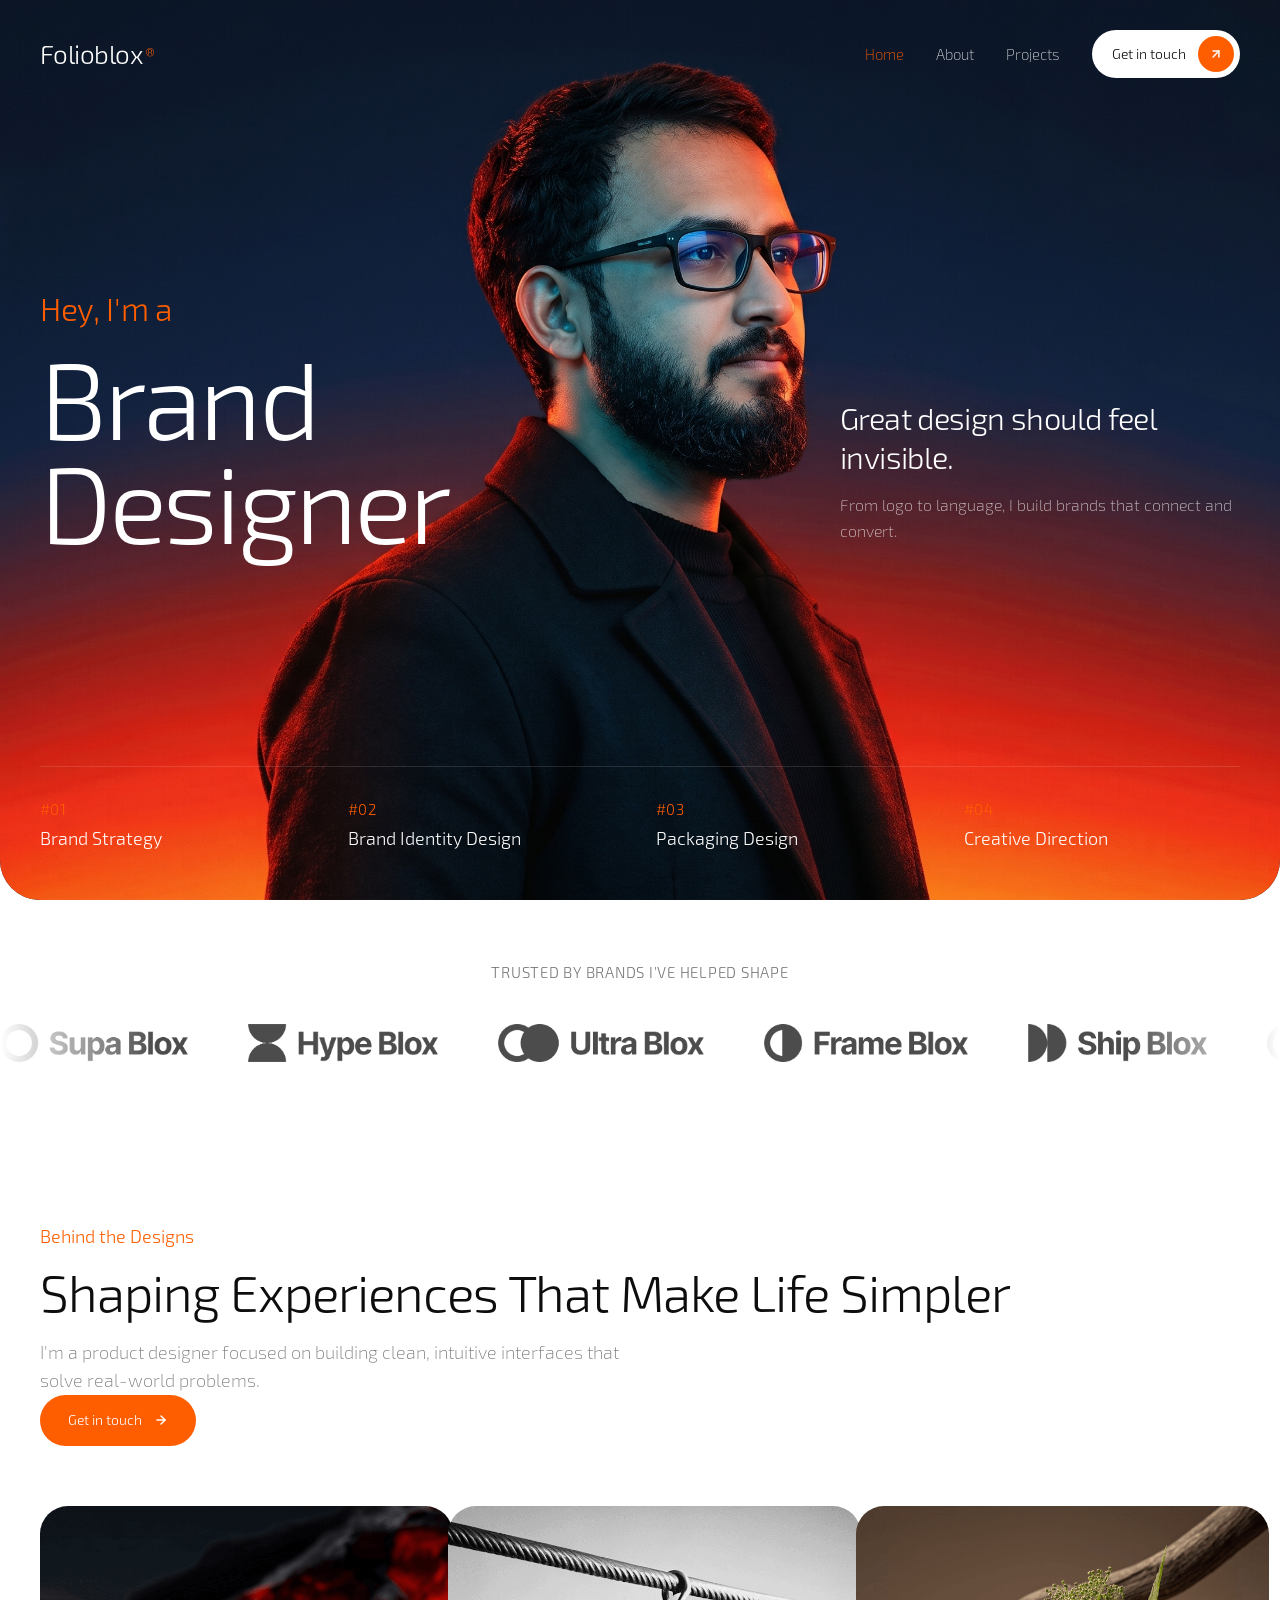
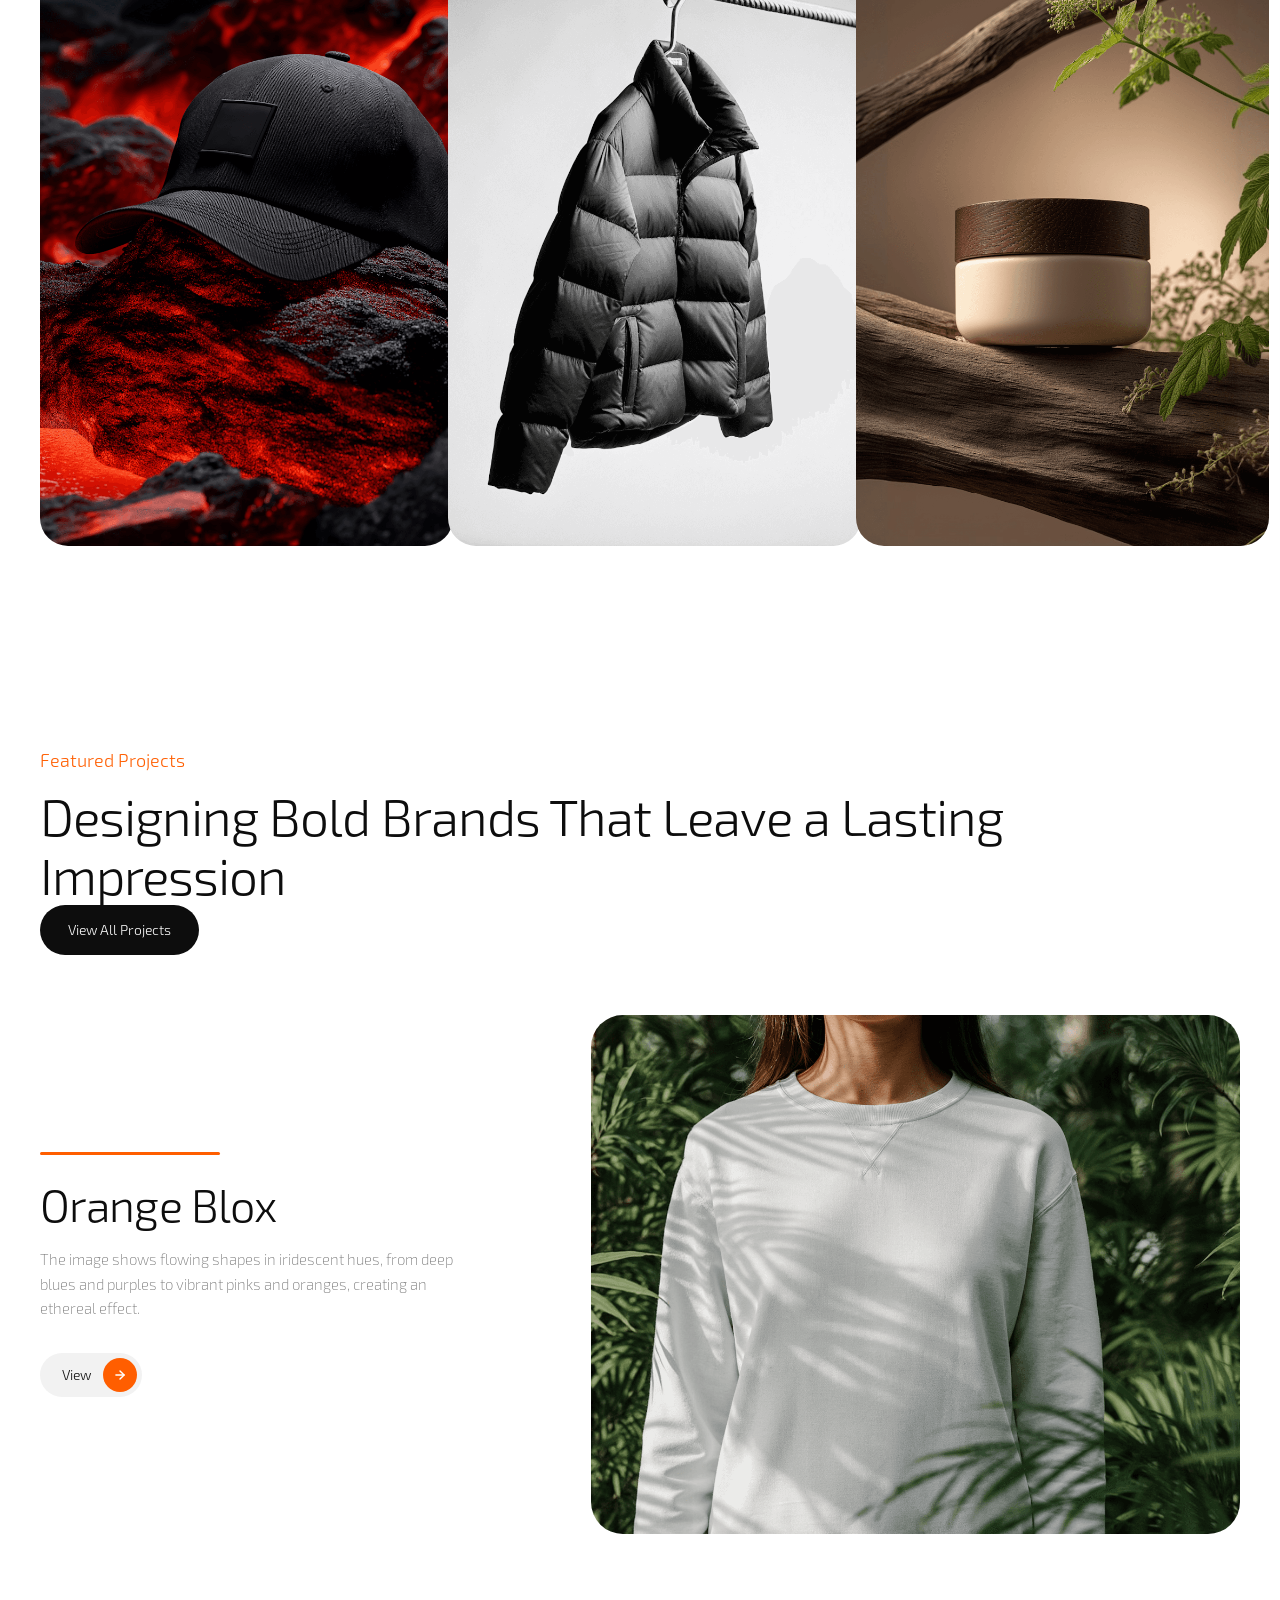
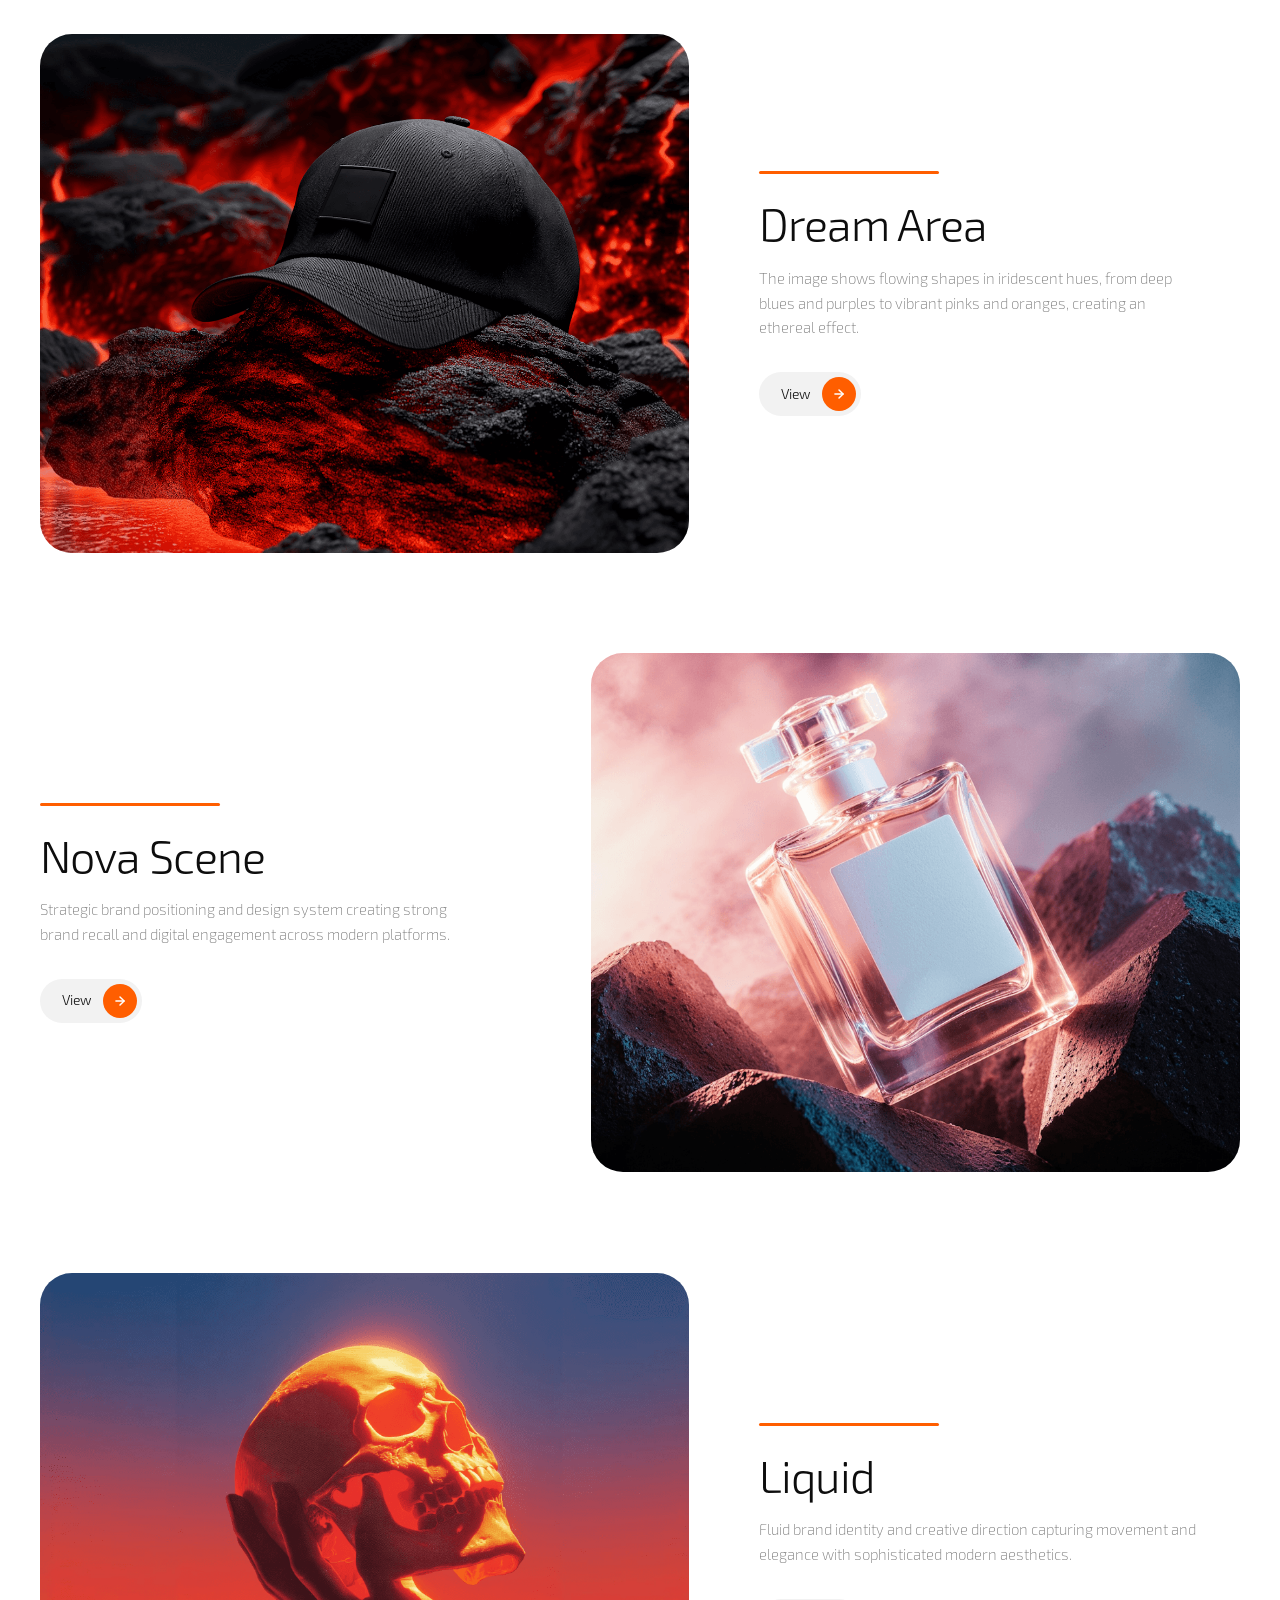
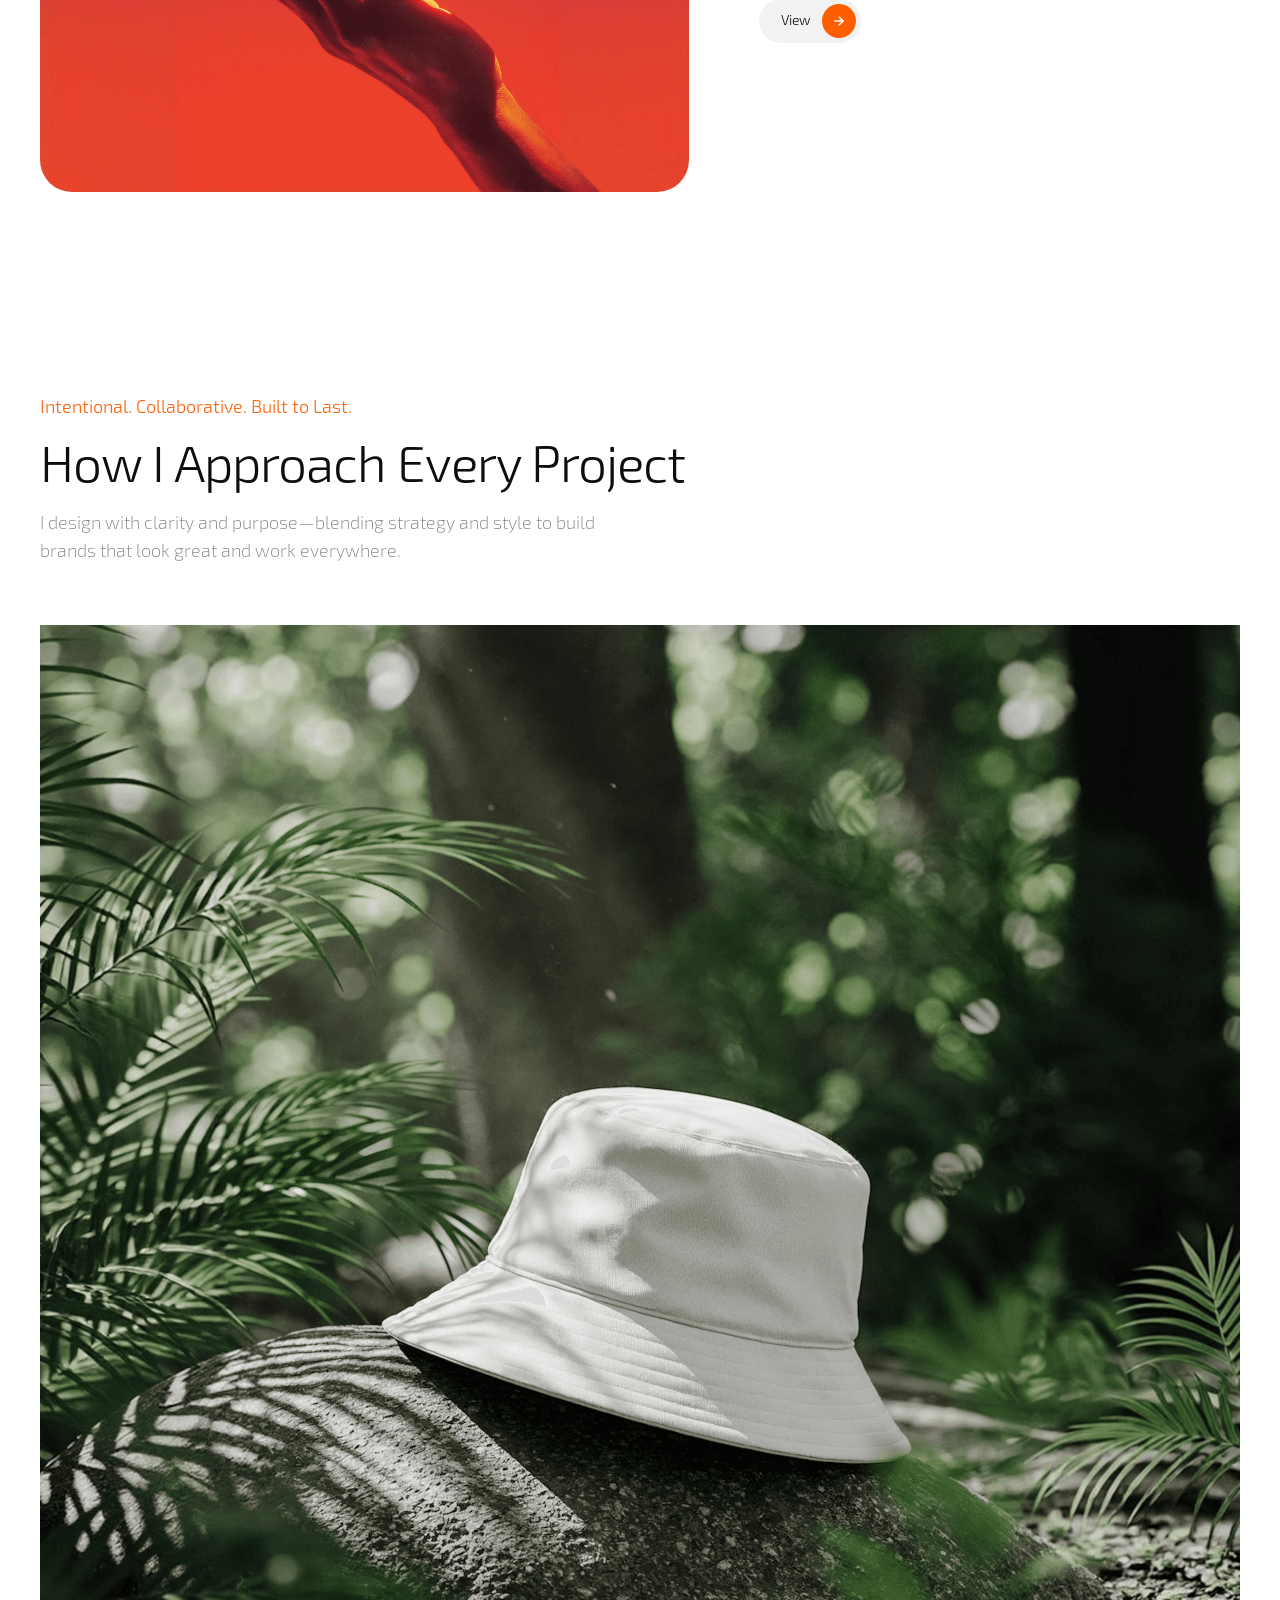
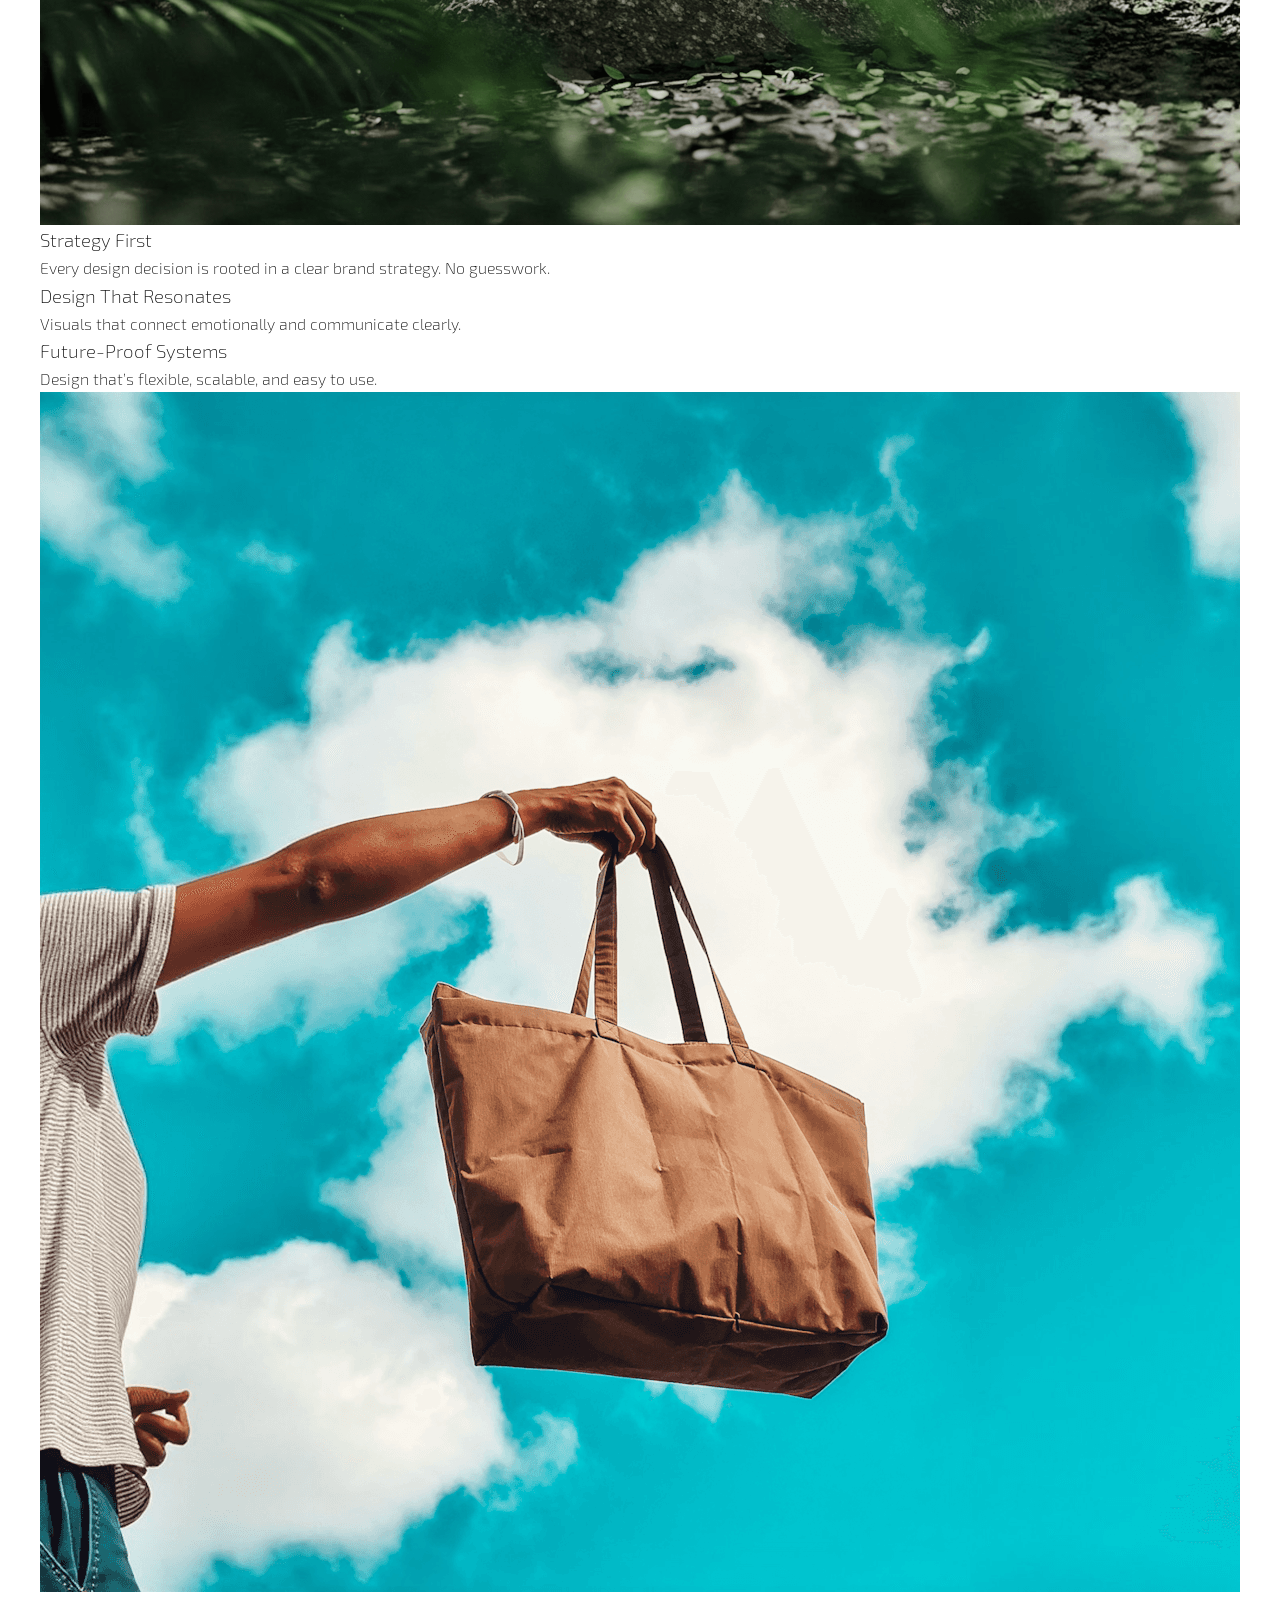
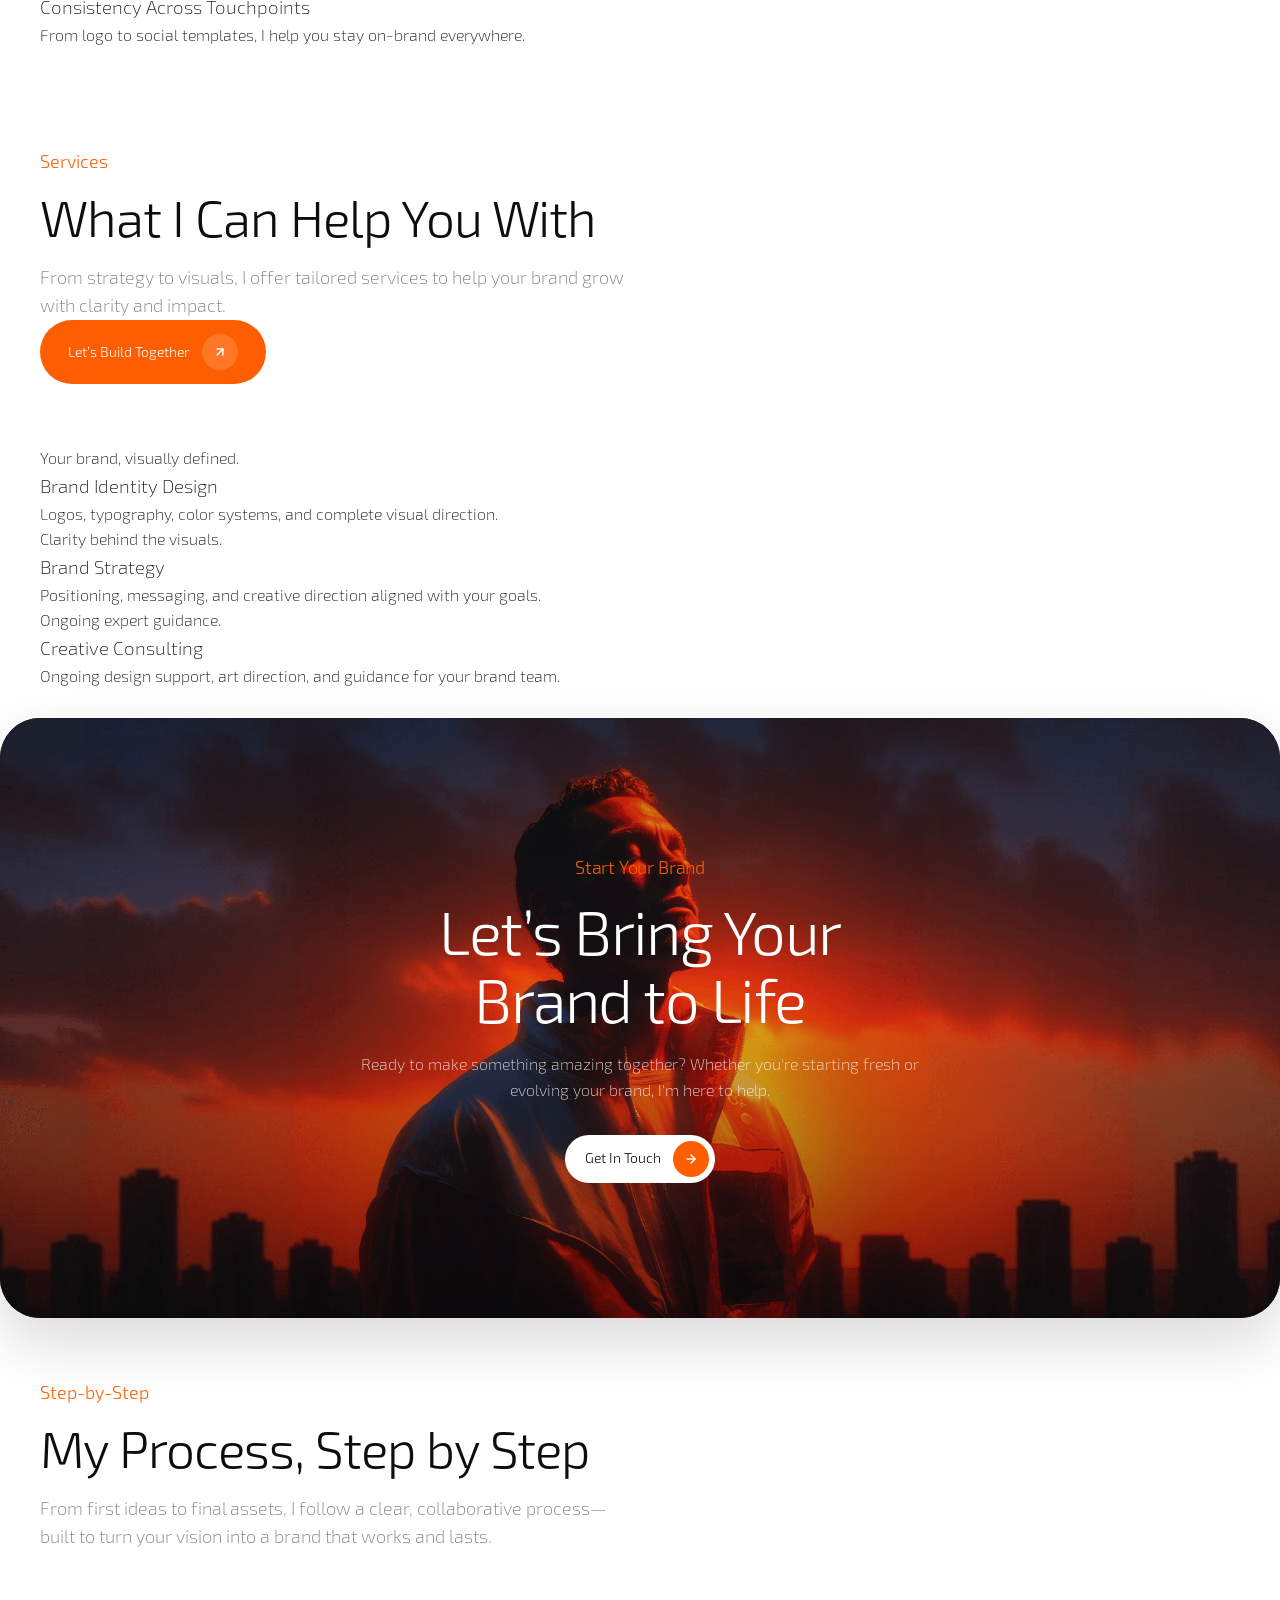
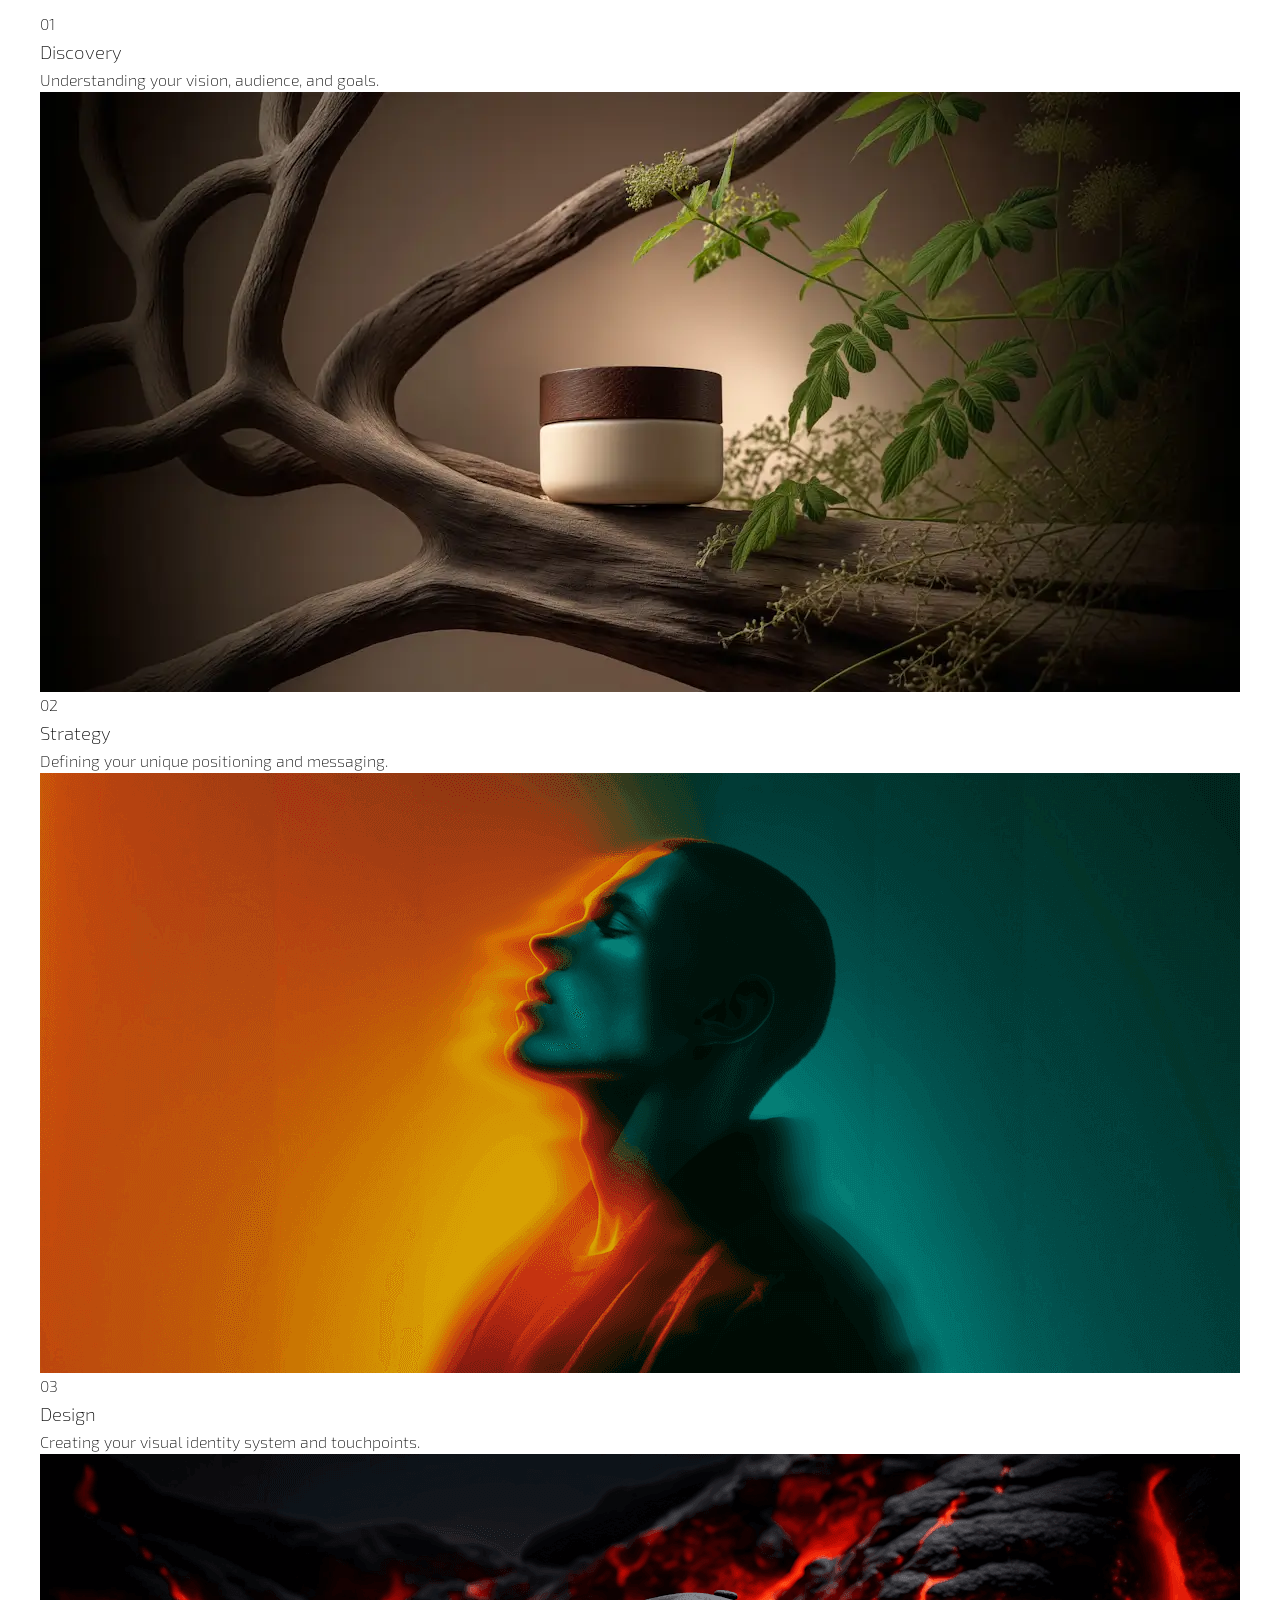
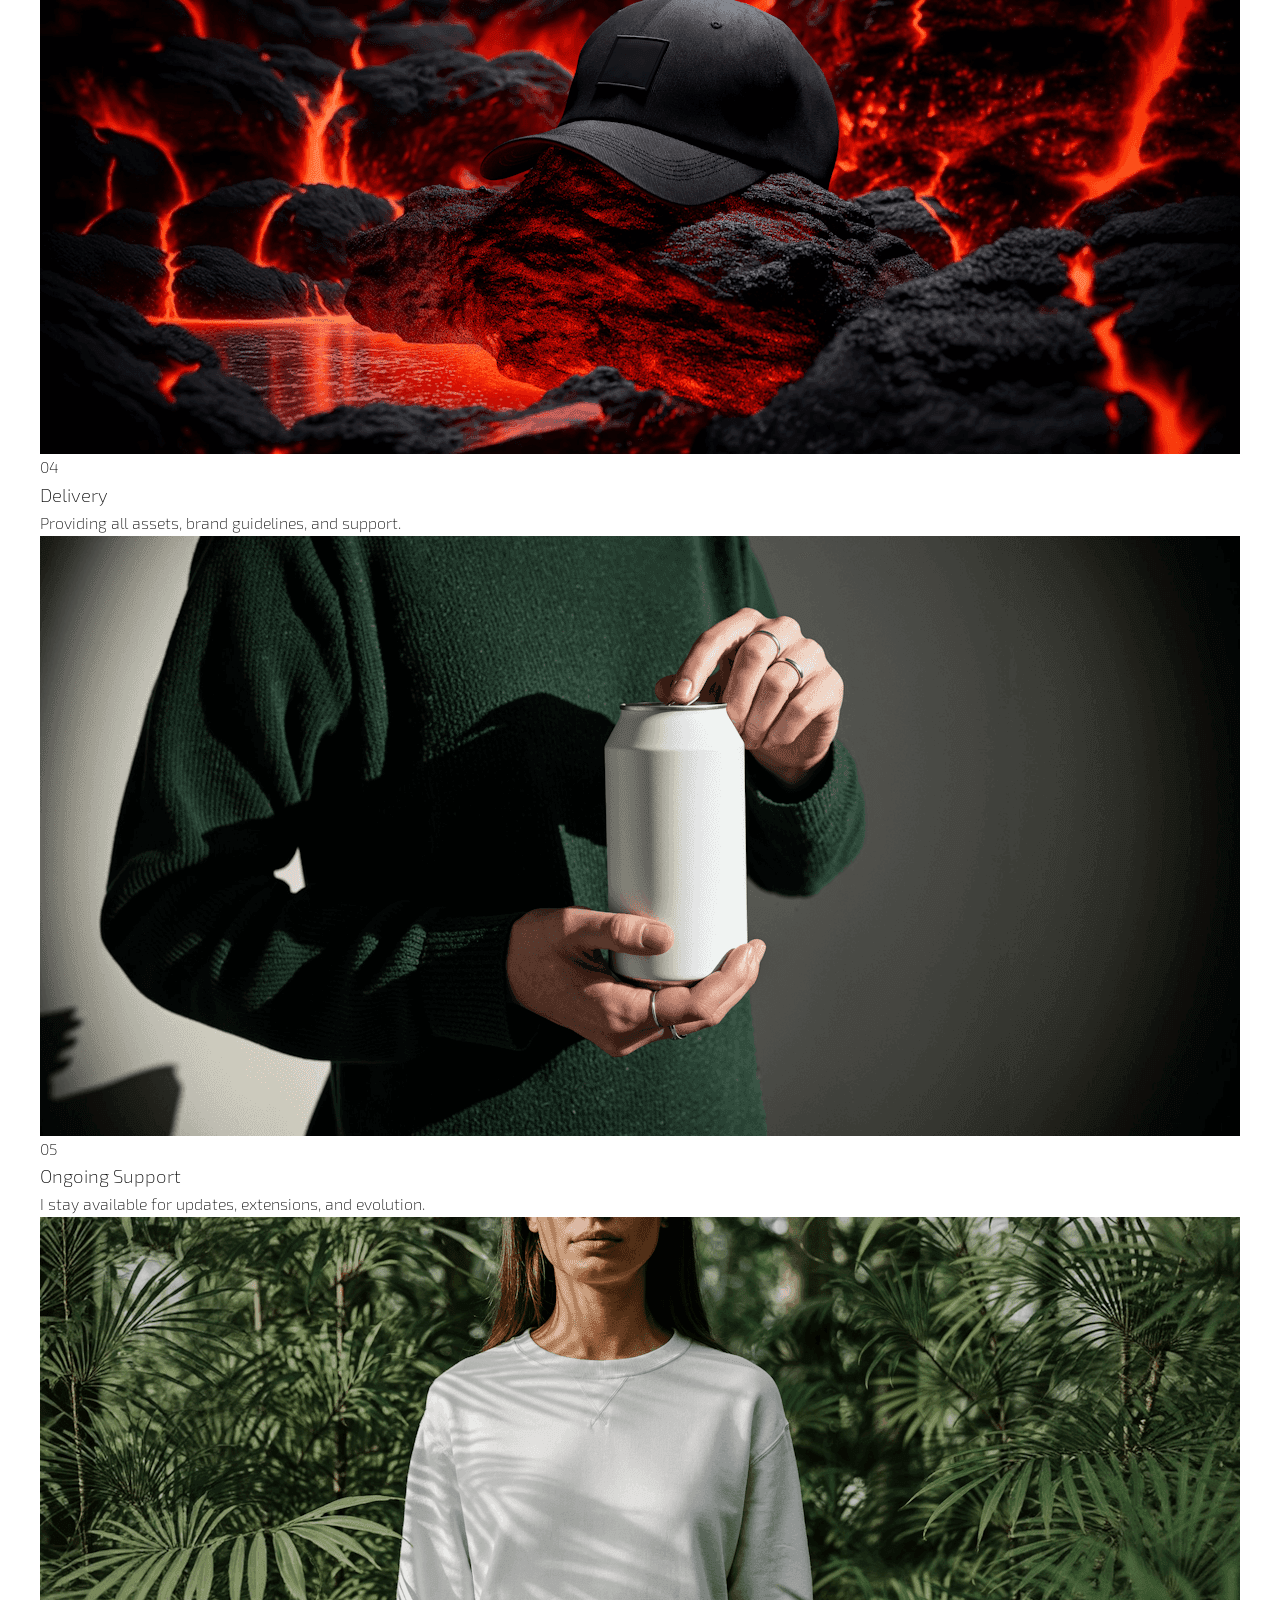
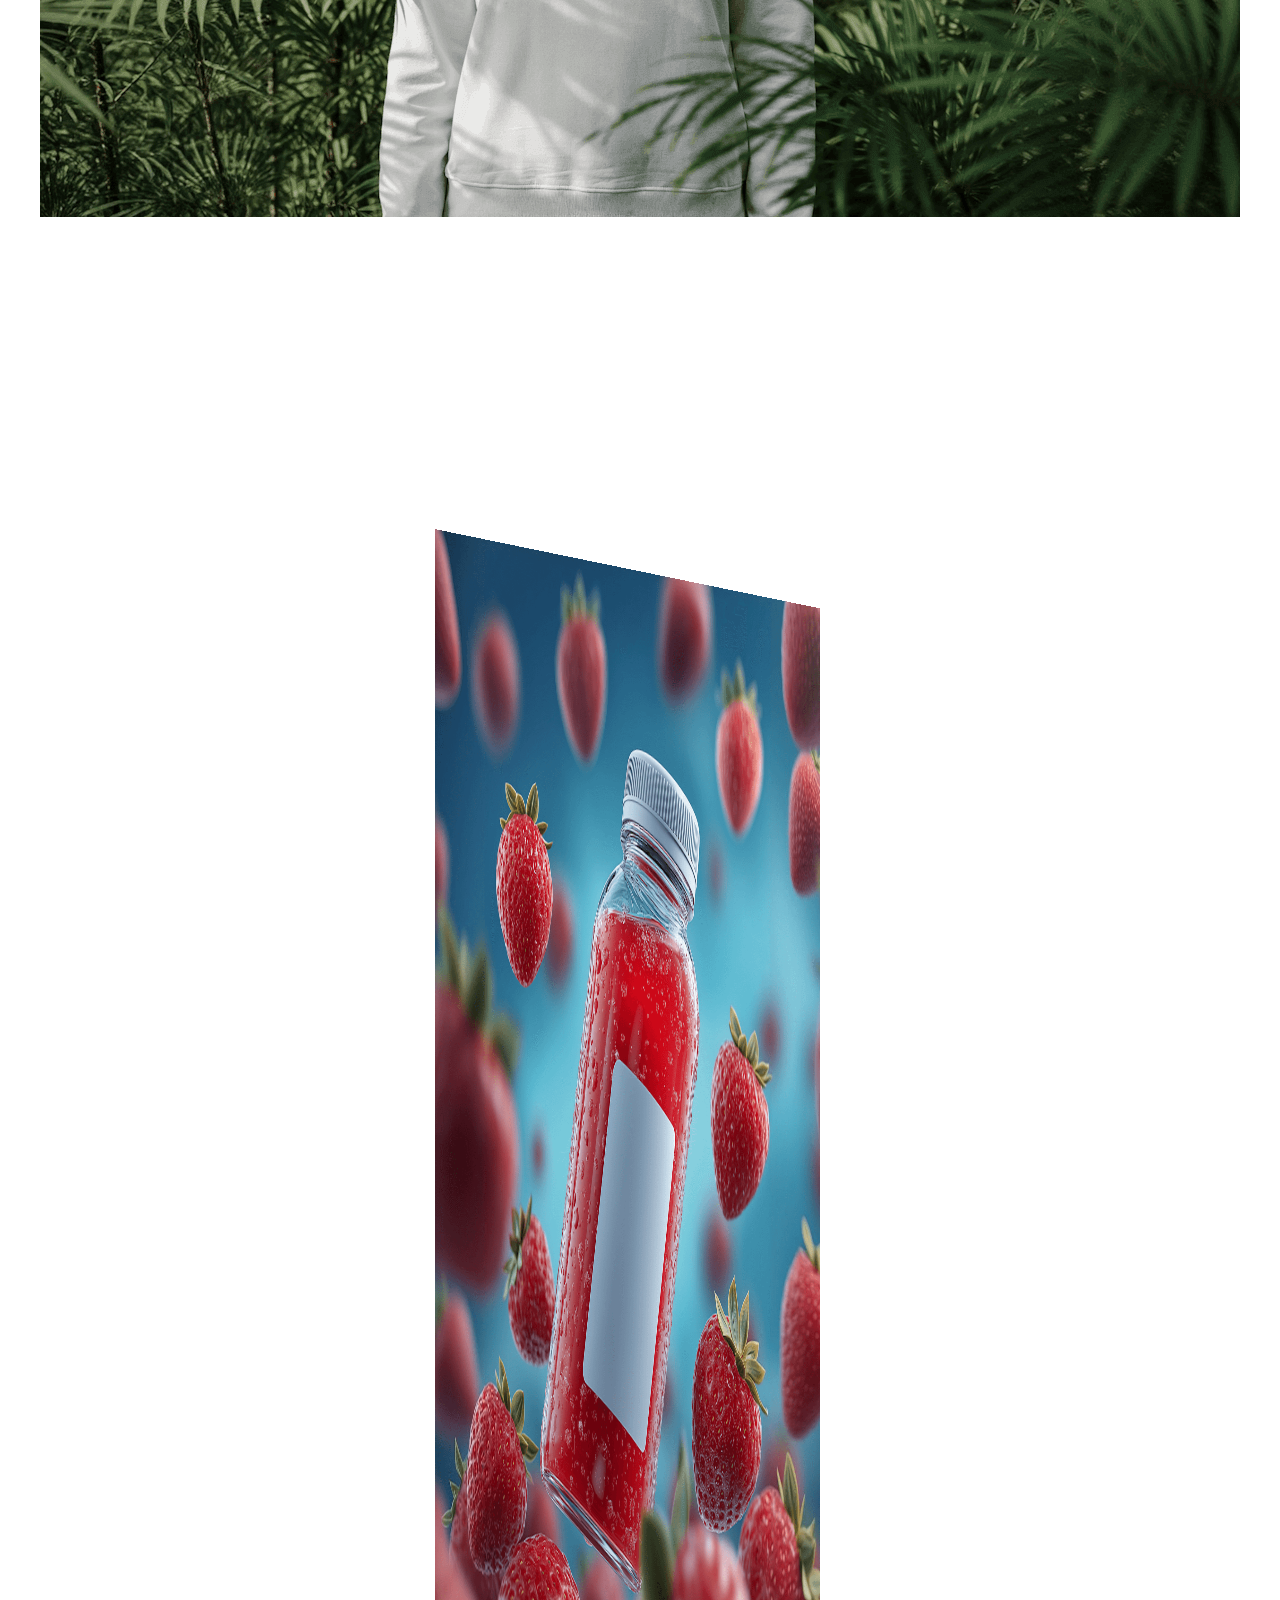
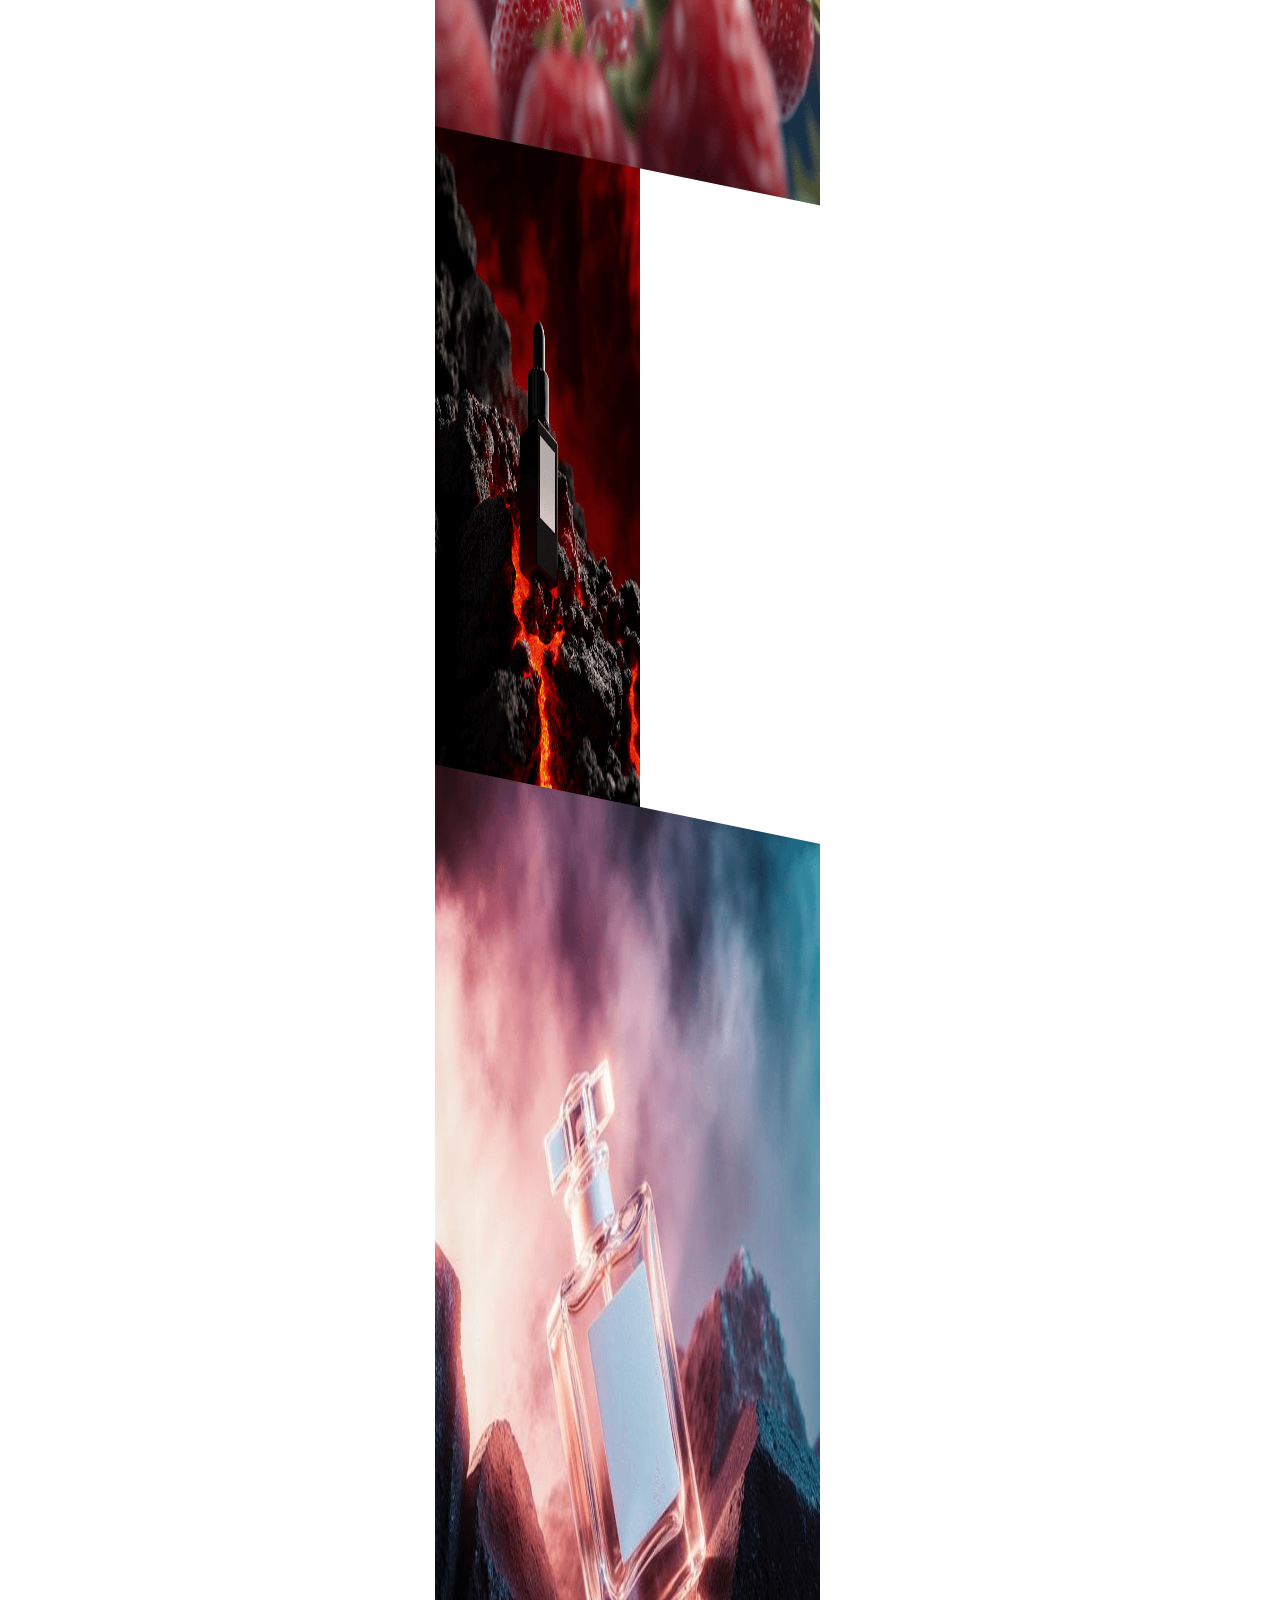
==== index.html @ 47e97b17 "feat(home): assemble complete homepage with all sections, 3D fan, and video player" ====
<!DOCTYPE html>
<html lang="en">
<head>
  <meta charset="utf-8">
  <meta name="viewport" content="width=device-width, initial-scale=1.0">
  <title>Folioblox - Portfolio Framer template</title>
  <meta name="description" content="Folioblox, a Framer template for creative portfolios, is ideal for personal portfolios, designers, freelancers, agencies, and photographers.">
  
  <link href="./public/images/icons/default-favicon-light.v1.png" rel="icon" media="(prefers-color-scheme: light)">
  <link href="./public/images/icons/default-favicon-dark.v1.png" rel="icon" media="(prefers-color-scheme: dark)">
  <link rel="apple-touch-icon" href="./public/images/icons/default-touch-icon.v3.png">
  
  <!-- Open Graph -->
  <meta property="og:type" content="website">
  <meta property="og:title" content="Folioblox - Portfolio Framer template">
  <meta property="og:description" content="Folioblox, a Framer template for creative portfolios, is ideal for personal portfolios, designers, freelancers, agencies, and photographers.">
  <meta property="og:url" content="/">
  
  <!-- Standard Clean Stylesheet -->
  <link rel="stylesheet" href="./public/css/style.css">
  <script src="./public/js/main.js" defer></script>
</head>
<body>

  <!-- ================= HEADER / NAVBAR ================= -->
  <header class="site-header">
    <div class="container">
      <div class="navbar-inner">
        <a href="index.html" class="brand-logo" aria-label="Folioblox Home">Folioblox<span>®</span></a>
        
        <nav class="nav-links" id="navMenu">
          <a href="index.html" class="nav-link active">Home</a>
          <a href="about.html" class="nav-link">About</a>
          <a href="projects.html" class="nav-link">Projects</a>
        </nav>
        
        <div class="nav-actions">
          <a href="contact.html" class="btn-nav-touch">
            <span>Get in touch</span>
            <span class="btn-icon-orange">
              <svg width="14" height="14" viewBox="0 0 24 24" fill="none" stroke="currentColor" stroke-width="2.5" stroke-linecap="round" stroke-linejoin="round">
                <line x1="7" y1="17" x2="17" y2="7"></line>
                <polyline points="7 7 17 7 17 17"></polyline>
              </svg>
            </span>
          </a>
          <button class="mobile-toggle" id="mobileToggle" aria-label="Toggle Navigation">&#9776;</button>
        </div>
      </div>
    </div>
  </header>

  <!-- ================= HERO SECTION ================= -->
  <section class="hero-canvas">
    <img class="hero-img-bg" src="./public/images/home/hero-bg.png" alt="Dominic Wagner - Brand Designer" loading="eager">
    <div class="hero-overlay"></div>
    
    <div class="container hero-content">
      <div class="hero-header-row reveal">
        <div class="hero-headline-wrap">
          <p class="hero-eyebrow">Hey, I'm a</p>
          <h1 class="hero-headline">Brand<br>Designer</h1>
        </div>
        <div class="hero-subtext-wrap">
          <h2 class="hero-subtext-heading">Great design should feel invisible.</h2>
          <p class="hero-subtext-desc">From logo to language, I build brands that connect and convert.</p>
        </div>
      </div>

      <div class="hero-features-grid reveal reveal-delay-2">
        <div class="feature-pill-item">
          <span class="feature-pill-number">#01</span>
          <span class="feature-pill-title">Brand Strategy</span>
        </div>
        <div class="feature-pill-item">
          <span class="feature-pill-number">#02</span>
          <span class="feature-pill-title">Brand Identity Design</span>
        </div>
        <div class="feature-pill-item">
          <span class="feature-pill-number">#03</span>
          <span class="feature-pill-title">Packaging Design</span>
        </div>
        <div class="feature-pill-item">
          <span class="feature-pill-number">#04</span>
          <span class="feature-pill-title">Creative Direction</span>
        </div>
      </div>
    </div>
  </section>

  <!-- ================= CLIENT LOGOS STRIP (INFINITE MARQUEE) ================= -->
  <section class="logos-section">
    <div class="container">
      <h2 class="logos-heading">Trusted by Brands I’ve Helped Shape</h2>
    </div>
    <div class="marquee-container">
      <div class="marquee-track">
        <!-- Set 1 -->
        <div class="logo-item"><img src="./public/images/hero/feature-badge-2.png" alt="Client Logo 1" width="160" height="32" loading="lazy"></div>
        <div class="logo-item"><img src="./public/images/hero/feature-badge-14.png" alt="Client Logo 2" width="160" height="32" loading="lazy"></div>
        <div class="logo-item"><img src="./public/images/hero/feature-badge-15.png" alt="Client Logo 3" width="160" height="32" loading="lazy"></div>
        <div class="logo-item"><img src="./public/images/hero/feature-badge-1.png" alt="Client Logo 4" width="160" height="32" loading="lazy"></div>
        <div class="logo-item"><img src="./public/images/hero/feature-badge-6.png" alt="Client Logo 5" width="160" height="32" loading="lazy"></div>
      
        
        <!-- Set 2 (for seamless infinite loop) -->
        <div class="logo-item"><img src="./public/images/hero/feature-badge-2.png" alt="Client Logo 1" width="160" height="32" loading="lazy"></div>
        <div class="logo-item"><img src="./public/images/hero/feature-badge-14.png" alt="Client Logo 2" width="160" height="32" loading="lazy"></div>
        <div class="logo-item"><img src="./public/images/hero/feature-badge-15.png" alt="Client Logo 3" width="160" height="32" loading="lazy"></div>
        <div class="logo-item"><img src="./public/images/hero/feature-badge-1.png" alt="Client Logo 4" width="160" height="32" loading="lazy"></div>
        <div class="logo-item"><img src="./public/images/hero/feature-badge-6.png" alt="Client Logo 5" width="160" height="32" loading="lazy"></div>
       
      
       
      </div>
    </div>
  </section>

  <!-- ================= BEHIND THE DESIGNS / BENTO SHOWCASE ================= -->
  <section class="bento-section">
    <div class="container">
      <div class="section-head section-head-flex reveal">
        <div>
          <span class="section-subtitle">Behind the Designs</span>
          <h2 class="section-title">Shaping Experiences That Make Life Simpler</h2>
          <p class="section-desc">I'm a product designer focused on building clean, intuitive interfaces that solve real-world problems.</p>
        </div>
        <a href="contact.html" class="btn btn-primary">Get in touch   <svg width="14" height="14" viewBox="0 0 24 24" fill="none" stroke="currentColor" stroke-width="2.5" stroke-linecap="round" stroke-linejoin="round">
                  <line x1="5" y1="12" x2="19" y2="12"></line>
                  <polyline points="12 5 19 12 12 19"></polyline>
                </svg></a>
      </div>

      <div class="behind-designs-grid">
        <div class="behind-designs-card reveal">
          <img src="./public/images/home/behind-designs-1.png" alt="Behind the Designs - Cap" loading="lazy">
        </div>
        <div class="behind-designs-card reveal reveal-delay-1">
          <img src="./public/images/home/behind-designs-2.png" alt="Behind the Designs - Jacket" loading="lazy">
        </div>
        <div class="behind-designs-card reveal reveal-delay-2">
          <img src="./public/images/home/behind-designs-3.png" alt="Behind the Designs - Jar" loading="lazy">
        </div>
      </div>
    </div>
  </section>

  <!-- ================= FEATURED PROJECTS ================= -->
  <section class="projects-section">
    <div class="container">
      <div class="section-head section-head-flex reveal">
        <div>
          <span class="section-subtitle">Featured Projects</span>
          <h2 class="section-title">Designing Bold Brands That Leave a Lasting Impression</h2>
        </div>
        <a href="projects.html" class="btn btn-dark">View All Projects</a>
      </div>

      <div class="featured-projects-list">
        <!-- Project 1: Orange Blox (Text Left, Image Right) -->
        <div class="featured-project-row reveal">
          <div class="featured-project-info">
            <div class="featured-project-line"></div>
            <h3 class="featured-project-title">Orange Blox</h3>
            <p class="featured-project-desc">The image shows flowing shapes in iridescent hues, from deep blues and purples to vibrant pinks and oranges, creating an ethereal effect.</p>
            <a href="projects/orange-blox.html" class="btn-project-view">
              <span>View</span>
              <span class="btn-project-circle">
                <svg width="14" height="14" viewBox="0 0 24 24" fill="none" stroke="currentColor" stroke-width="2.5" stroke-linecap="round" stroke-linejoin="round">
                  <line x1="5" y1="12" x2="19" y2="12"></line>
                  <polyline points="12 5 19 12 12 19"></polyline>
                </svg>
              </span>
            </a>
          </div>
          <a href="projects/orange-blox.html" class="featured-project-thumb" aria-label="View Orange Blox Project">
            <img src="./public/images/projects/orange-blox/orange-blox-cover.png" alt="Orange Blox" loading="lazy">
          </a>
        </div>

        <!-- Project 2: Dream Area (Image Left, Text Right) -->
        <div class="featured-project-row reverse reveal">
          <a href="projects/dream-area.html" class="featured-project-thumb" aria-label="View Dream Area Project">
            <img src="./public/images/projects/dream-area/dream-area-cover.png" alt="Dream Area" loading="lazy">
          </a>
          <div class="featured-project-info">
            <div class="featured-project-line"></div>
            <h3 class="featured-project-title">Dream Area</h3>
            <p class="featured-project-desc">The image shows flowing shapes in iridescent hues, from deep blues and purples to vibrant pinks and oranges, creating an ethereal effect.</p>
            <a href="projects/dream-area.html" class="btn-project-view">
              <span>View</span>
              <span class="btn-project-circle">
                <svg width="14" height="14" viewBox="0 0 24 24" fill="none" stroke="currentColor" stroke-width="2.5" stroke-linecap="round" stroke-linejoin="round">
                  <line x1="5" y1="12" x2="19" y2="12"></line>
                  <polyline points="12 5 19 12 12 19"></polyline>
                </svg>
              </span>
            </a>
          </div>
        </div>

        <!-- Project 3: Nova Scene (Text Left, Image Right) -->
        <div class="featured-project-row reveal">
          <div class="featured-project-info">
            <div class="featured-project-line"></div>
            <h3 class="featured-project-title">Nova Scene</h3>
            <p class="featured-project-desc">Strategic brand positioning and design system creating strong brand recall and digital engagement across modern platforms.</p>
            <a href="projects/nova-scene.html" class="btn-project-view">
              <span>View</span>
              <span class="btn-project-circle">
                <svg width="14" height="14" viewBox="0 0 24 24" fill="none" stroke="currentColor" stroke-width="2.5" stroke-linecap="round" stroke-linejoin="round">
                  <line x1="5" y1="12" x2="19" y2="12"></line>
                  <polyline points="12 5 19 12 12 19"></polyline>
                </svg>
              </span>
            </a>
          </div>
          <a href="projects/nova-scene.html" class="featured-project-thumb" aria-label="View Nova Scene Project">
            <img src="./public/images/projects/nova-scene/nova-scene-cover.png" alt="Nova Scene" loading="lazy">
          </a>
        </div>

        <!-- Project 4: Liquid (Image Left, Text Right) -->
        <div class="featured-project-row reverse reveal">
          <a href="projects/liquid.html" class="featured-project-thumb" aria-label="View Liquid Project">
            <img src="./public/images/projects/liquid/liquid-cover.png" alt="Liquid" loading="lazy">
          </a>
          <div class="featured-project-info">
            <div class="featured-project-line"></div>
            <h3 class="featured-project-title">Liquid</h3>
            <p class="featured-project-desc">Fluid brand identity and creative direction capturing movement and elegance with sophisticated modern aesthetics.</p>
            <a href="projects/liquid.html" class="btn-project-view">
              <span>View</span>
              <span class="btn-project-circle">
                <svg width="14" height="14" viewBox="0 0 24 24" fill="none" stroke="currentColor" stroke-width="2.5" stroke-linecap="round" stroke-linejoin="round">
                  <line x1="5" y1="12" x2="19" y2="12"></line>
                  <polyline points="12 5 19 12 12 19"></polyline>
                </svg>
              </span>
            </a>
          </div>
        </div>
      </div>
    </div>
  </section>

  <!-- ================= HOW I APPROACH EVERY PROJECT ================= -->
  <section class="section-padding">
    <div class="container">
      <div class="section-head reveal">
        <span class="section-subtitle">Intentional. Collaborative. Built to Last.</span>
        <h2 class="section-title">How I Approach Every Project</h2>
        <p class="section-desc">I design with clarity and purpose—blending strategy and style to build brands that look great and work everywhere.</p>
      </div>

      <div class="approach-grid">
        <!-- Card 1: Strategy First (Wide with Hat in Forest Image) -->
        <div class="approach-card card-wide has-bg reveal">
          <img class="approach-bg-img" src="./public/images/home/approach-strategy-first.png" alt="Strategy First - White Hat" loading="lazy">
          <div class="approach-overlay"></div>
          <div class="approach-content">
            <div class="approach-accent-line"></div>
            <h3 class="approach-title">Strategy First</h3>
            <p class="approach-desc">Every design decision is rooted in a clear brand strategy. No guesswork.</p>
          </div>
        </div>

        <!-- Card 2: Design That Resonates (Narrow Solid Orange) -->
        <div class="approach-card card-narrow is-orange reveal reveal-delay-1">
          <div class="approach-content">
            <div class="approach-accent-line light"></div>
            <h3 class="approach-title">Design That Resonates</h3>
            <p class="approach-desc">Visuals that connect emotionally and communicate clearly.</p>
          </div>
        </div>

        <!-- Card 3: Future-Proof Systems (Narrow Light Gray) -->
        <div class="approach-card card-narrow is-gray reveal">
          <div class="approach-content">
            <div class="approach-accent-line"></div>
            <h3 class="approach-title text-dark">Future-Proof Systems</h3>
            <p class="approach-desc text-muted">Design that’s flexible, scalable, and easy to use.</p>
          </div>
        </div>

        <!-- Card 4: Consistency Across Touchpoints (Wide with Tote Bag in Sky Image) -->
        <div class="approach-card card-wide has-bg reveal reveal-delay-1">
          <img class="approach-bg-img" src="./public/images/home/approach-consistency.png" alt="Consistency Across Touchpoints - Tote Bag" loading="lazy">
          <div class="approach-overlay"></div>
          <div class="approach-content">
            <div class="approach-accent-line"></div>
            <h3 class="approach-title">Consistency Across Touchpoints</h3>
            <p class="approach-desc">From logo to social templates, I help you stay on-brand everywhere.</p>
          </div>
        </div>
      </div>
    </div>
  </section>

  <!-- ================= SERVICES SECTION ================= -->
  <section class="services-section">
    <div class="container">
      <div class="section-head section-head-flex reveal">
        <div>
          <span class="section-subtitle">Services</span>
          <h2 class="section-title">What I Can Help You With</h2>
          <p class="section-desc">From strategy to visuals, I offer tailored services to help your brand grow with clarity and impact.</p>
        </div>
        <a href="contact.html" class="btn btn-primary">
          <span>Let’s Build Together</span>
          <span class="btn-icon-circle">
            <svg width="14" height="14" viewBox="0 0 24 24" fill="none" stroke="currentColor" stroke-width="2.5" stroke-linecap="round" stroke-linejoin="round">
              <line x1="7" y1="17" x2="17" y2="7"></line>
              <polyline points="7 7 17 7 17 17"></polyline>
            </svg>
          </span>
        </a>
      </div>

      <div class="services-grid">
        <!-- Service 1 -->
        <div class="service-card reveal">
          <div class="service-accent-line"></div>
          <div class="service-bottom-content">
            <p class="service-subtitle">Your brand, visually defined.</p>
            <h3 class="service-title">Brand Identity Design</h3>
            <p class="service-desc">Logos, typography, color systems, and complete visual direction.</p>
          </div>
        </div>

        <!-- Service 2 -->
        <div class="service-card reveal reveal-delay-1">
          <div class="service-accent-line"></div>
          <div class="service-bottom-content">
            <p class="service-subtitle">Clarity behind the visuals.</p>
            <h3 class="service-title">Brand Strategy</h3>
            <p class="service-desc">Positioning, messaging, and creative direction aligned with your goals.</p>
          </div>
        </div>

        <!-- Service 3 -->
        <div class="service-card reveal reveal-delay-2">
          <div class="service-accent-line"></div>
          <div class="service-bottom-content">
            <p class="service-subtitle">Ongoing expert guidance.</p>
            <h3 class="service-title">Creative Consulting</h3>
            <p class="service-desc">Ongoing design support, art direction, and guidance for your brand team.</p>
          </div>
        </div>
      </div>
    </div>
  </section>

  <!-- ================= CTA BANNER (SUNSET) ================= -->
  <section class="container cta-sunset-section">
    <div class="cta-sunset-banner reveal">
      <img src="./public/images/home/cta-banner-sunset.png" alt="Let's Bring Your Brand to Life" class="cta-sunset-bg" loading="lazy">
      <div class="cta-sunset-overlay"></div>
      <div class="cta-sunset-content">
        <span class="cta-sunset-subtitle">Start Your Brand</span>
        <h2 class="cta-sunset-title">Let’s Bring Your<br>Brand to Life</h2>
        <p class="cta-sunset-desc">Ready to make something amazing together? Whether you're starting fresh or evolving your brand, I'm here to help.</p>
        <a href="contact.html" class="btn-nav-touch">
          <span>Get In Touch</span>
          <span class="btn-icon-orange">
            <svg width="14" height="14" viewBox="0 0 24 24" fill="none" stroke="currentColor" stroke-width="2.5" stroke-linecap="round" stroke-linejoin="round">
              <line x1="5" y1="12" x2="19" y2="12"></line>
              <polyline points="12 5 19 12 12 19"></polyline>
            </svg>
          </span>
        </a>
      </div>
    </div>
  </section>

  <!-- ================= STEP-BY-STEP PROCESS ================= -->
  <section class="process-section-wrap">
    <div class="container">
      <div class="section-head reveal">
        <span class="section-subtitle">Step-by-Step</span>
        <h2 class="section-title">My Process, Step by Step</h2>
        <p class="section-desc">From first ideas to final assets, I follow a clear, collaborative process—built to turn your vision into a brand that works and lasts.</p>
      </div>

      <div class="process-list-container reveal">
        <!-- Step 01 -->
        <div class="process-row active" data-step="1">
          <div class="process-left">
            <span class="process-bar"></span>
            <span class="process-num">01</span>
            <h3 class="process-title">Discovery</h3>
          </div>
          <p class="process-desc">Understanding your vision, audience, and goals.</p>
          <div class="process-media">
            <img src="./public/images/hero/feature-badge-8.webp" alt="Discovery Process" loading="lazy">
          </div>
        </div>

        <!-- Step 02 -->
        <div class="process-row" data-step="2">
          <div class="process-left">
            <span class="process-bar"></span>
            <span class="process-num">02</span>
            <h3 class="process-title">Strategy</h3>
          </div>
          <p class="process-desc">Defining your unique positioning and messaging.</p>
          <div class="process-media">
            <img src="./public/images/hero/feature-badge-11.png" alt="Strategy Process" loading="lazy">
          </div>
        </div>

        <!-- Step 03 -->
        <div class="process-row" data-step="3">
          <div class="process-left">
            <span class="process-bar"></span>
            <span class="process-num">03</span>
            <h3 class="process-title">Design</h3>
          </div>
          <p class="process-desc">Creating your visual identity system and touchpoints.</p>
          <div class="process-media">
            <img src="./public/images/hero/feature-badge-5.png" alt="Design Process" loading="lazy">
          </div>
        </div>

        <!-- Step 04 -->
        <div class="process-row" data-step="4">
          <div class="process-left">
            <span class="process-bar"></span>
            <span class="process-num">04</span>
            <h3 class="process-title">Delivery</h3>
          </div>
          <p class="process-desc">Providing all assets, brand guidelines, and support.</p>
          <div class="process-media">
            <img src="./public/images/hero/feature-badge-20.png" alt="Delivery Process" loading="lazy">
          </div>
        </div>

        <!-- Step 05 -->
        <div class="process-row" data-step="5">
          <div class="process-left">
            <span class="process-bar"></span>
            <span class="process-num">05</span>
            <h3 class="process-title">Ongoing Support</h3>
          </div>
          <p class="process-desc">I stay available for updates, extensions, and evolution.</p>
          <div class="process-media">
            <img src="./public/images/hero/feature-badge-21.png" alt="Ongoing Support Process" loading="lazy">
          </div>
        </div>
      </div>
    </div>
  </section>

  <!-- ================= 3D CURVED CAROUSEL SHOWCASE (SCREENSHOT MATCH) ================= -->
  <section class="showcase-3d-section">
    <div class="container">
      <div class="section-head section-head-centered reveal">
        <span class="section-subtitle">Behind the Designs</span>
        <h2 class="section-title">Curious What Else I’ve<br>Created?</h2>
        <p class="section-desc mx-auto">Explore more brand identities, packaging, and digital design work in my extended portfolio.</p>
        <div class="showcase-btn-wrap">
          <a href="projects.html" class="btn-nav-touch">
            <span>See more Projects</span>
            <span class="btn-icon-orange">
              <svg width="14" height="14" viewBox="0 0 24 24" fill="none" stroke="currentColor" stroke-width="2.5" stroke-linecap="round" stroke-linejoin="round">
                <line x1="5" y1="12" x2="19" y2="12"></line>
                <polyline points="12 5 19 12 12 19"></polyline>
              </svg>
            </span>
          </a>
        </div>
      </div>
    </div>

    <!-- 3D Curved Arc Gallery Viewport (Exact Screenshot Layout) -->
    <div class="fan-3d-viewport" id="fan3dViewport">
      <div class="fan-3d-vignette-left"></div>
      <div class="fan-3d-vignette-right"></div>
      <div class="fan-3d-track" id="fan3dTrack">
        <!-- 1: Strawberry Smoothie (from screenshot) -->
        <div class="fan-card">
          <img src="./public/images/home/fan-3.png" alt="Strawberry Smoothie Design" loading="lazy">
        </div>
        <!-- 2: Volcanic Lava Dropper Bottle (from screenshot) -->
        <div class="fan-card">
          <img src="./public/images/home/fan-1.png" alt="Lava Rock Dropper Bottle" loading="lazy">
        </div>
        <!-- 3: Perfume Bottle in Mist (from screenshot) -->
        <div class="fan-card">
          <img src="./public/images/home/fan-9.png" alt="Perfume Bottle Design" loading="lazy">
        </div>
        <!-- 4: Orange Puffer Jacket (from screenshot) -->
        <div class="fan-card">
          <img src="./public/images/home/fan-10.png" alt="Orange Winter Jacket" loading="lazy">
        </div>
        <!-- 5: Center Black Hoodie (from screenshot) -->
        <div class="fan-card">
          <img src="./public/images/home/fan-8.png" alt="Black Hoodie Apparel" loading="lazy">
        </div>
        <!-- 6: Glowing Hands Man (from screenshot) -->
        <div class="fan-card">
          <img src="./public/images/home/fan-6.png" alt="Glowing Art Visual" loading="lazy">
        </div>
        <!-- 7: Lemonade Drink (from screenshot) -->
        <div class="fan-card">
          <img src="./public/images/home/fan-4.png" alt="Lemonade Cup Drink" loading="lazy">
        </div>
        <!-- 8: Apparel in Grass (from screenshot) -->
        <div class="fan-card">
          <img src="./public/images/home/fan-2.png" alt="Apparel Design" loading="lazy">
        </div>
        <!-- 9: Tote Bag in Jungle -->
        <div class="fan-card">
          <img src="./public/images/home/fan-5.png" alt="Tote Bag Design" loading="lazy">
        </div>
        <!-- 10: Girl in Oversized White Sweater -->
        <div class="fan-card">
          <img src="./public/images/home/fan-7.png" alt="Fashion Editorial" loading="lazy">
        </div>
        <!-- 11: Drink Can in Hands -->
        <div class="fan-card">
          <img src="./public/images/home/fan-11.png" alt="Beverage Packaging" loading="lazy">
        </div>
        <!-- 12: Golden Head Art Sculpture -->
        <div class="fan-card">
          <img src="./public/images/home/more-work-golden-head.png" alt="Art Sculpture" loading="lazy">
        </div>
      </div>
    </div>

    <!-- 4 Sub-Pillars underneath matching screenshot -->
    <div class="container">
      <div class="showcase-pillars-grid reveal">
        <div class="showcase-pillar-item">
          <span class="pillar-num">#01</span>
          <h4 class="pillar-title">Strategy &amp; Planning</h4>
        </div>
        <div class="showcase-pillar-item">
          <span class="pillar-num">#02</span>
          <h4 class="pillar-title">Design &amp; Development</h4>
        </div>
        <div class="showcase-pillar-item">
          <span class="pillar-num">#03</span>
          <h4 class="pillar-title">Launch &amp; Growth</h4>
        </div>
        <div class="showcase-pillar-item">
          <span class="pillar-num">#04</span>
          <h4 class="pillar-title">Ongoing Support</h4>
        </div>
      </div>
    </div>
  </section>

  <!-- ================= VALUES SECTION ================= -->
  <section class="values-section">
    <div class="container">
      <div class="section-head reveal">
        <span class="section-subtitle">Values</span>
        <h2 class="values-section-title">What Guides My Work</h2>
        <p class="section-desc">My mission, vision, and values are at the core of every project—guiding how I think, create, and collaborate to build brands that matter.</p>
      </div>

      <div class="values-grid">
        <div class="value-card reveal">
          <p class="value-label">Core Mission</p>
          <h3 class="value-title">Mission</h3>
          <p class="value-desc">To help ambitious brands express their unique voice with clarity, conviction, and aesthetic beauty.</p>
        </div>

        <div class="value-card reveal reveal-delay-1">
          <p class="value-label">Forward Look</p>
          <h3 class="value-title">Vision</h3>
          <p class="value-desc">A world where thoughtful, honest design drives meaningful human connections and lasting value.</p>
        </div>

        <div class="value-card reveal reveal-delay-2">
          <p class="value-label">Guiding Principles</p>
          <h3 class="value-title">Values</h3>
          <p class="value-desc">Simplicity, empathy, craftsmanship, transparency, and relentlessly strategic thinking.</p>
        </div>

        <div class="value-card reveal reveal-delay-3">
          <p class="value-label">Design Mindset</p>
          <h3 class="value-title">Design Philosophy</h3>
          <p class="value-desc">Good design solves real problems effortlessly and tells enduring stories that truly stick.</p>
        </div>
      </div>
    </div>
  </section>

  <!-- ================= ABOUT ME SECTION ================= -->
  <section class="about-section" id="about">
    <div class="container">
      <div class="about-grid">
        <div class="about-content reveal">
          <span class="about-badge">About me</span>
          <h2 class="about-heading">Designer. Strategist.<br>Creative partner.</h2>
          <p class="about-tagline">Blending clarity and creativity to build brands with purpose.</p>
          <div class="about-bio">
            <p>I'm Dominic Wagner, a freelance brand designer with 15 years of experience helping startups, creatives, and growing businesses build identities that feel like them. With a background in design, marketing, art direction, and brand strategy.</p>
            <p>I bring a balance of strategy and style to every project. Whether it's your first brand or a full refresh, I'm here to guide you every step of the way.</p>
          </div>
          <a href="about.html" class="about-btn-pill">
            <span>Read more</span>
            <span class="about-btn-circle">
              <svg width="14" height="14" viewBox="0 0 16 16" fill="none">
                <path d="M3 8H13M13 8L8.5 3.5M13 8L8.5 12.5" stroke="currentColor" stroke-width="2" stroke-linecap="round" stroke-linejoin="round"/>
              </svg>
            </span>
          </a>
        </div>
        <div class="about-media reveal reveal-delay-1">
          <div class="about-video-card">
            <video class="about-video-player" autoplay loop muted playsinline>
              <source src="./public/videos/live-video-1.mp4" type="video/mp4">
            </video>
          </div>
        </div>
      </div>
    </div>
  </section>

  <!-- ================= PRICING SECTION ================= -->
  <section class="pricing-section" id="pricing">
    <div class="container">
      <div class="section-head section-head-centered reveal">
        <span class="section-subtitle">Pricing</span>
        <h2 class="section-title">Simple Packages for Every Stage</h2>
        <p class="section-desc mx-auto">Clear, flexible packages built to fit your brand’s stage.</p>
      </div>

      <div class="pricing-grid">
        <!-- Starter Plan -->
        <div class="pricing-card reveal">
          <div>
            <div class="pricing-header">
              <h3>Starter</h3>
              <p class="pricing-desc">Perfect for early-stage startups.</p>
            </div>
            <div class="pricing-amount">
              $1,990 <span>/month</span>
            </div>
            <div class="pricing-features">
              <div class="pricing-feature-item">
                <svg width="18" height="18" viewBox="0 0 24 24" fill="none" stroke="currentColor" stroke-width="2.5"><polyline points="20 6 9 17 4 12"></polyline></svg>
                <span>Primary &amp; secondary logo</span>
              </div>
              <div class="pricing-feature-item">
                <svg width="18" height="18" viewBox="0 0 24 24" fill="none" stroke="currentColor" stroke-width="2.5"><polyline points="20 6 9 17 4 12"></polyline></svg>
                <span>Curated color palette</span>
              </div>
              <div class="pricing-feature-item">
                <svg width="18" height="18" viewBox="0 0 24 24" fill="none" stroke="currentColor" stroke-width="2.5"><polyline points="20 6 9 17 4 12"></polyline></svg>
                <span>Basic brand style guide</span>
              </div>
              <div class="pricing-feature-item">
                <svg width="18" height="18" viewBox="0 0 24 24" fill="none" stroke="currentColor" stroke-width="2.5"><polyline points="20 6 9 17 4 12"></polyline></svg>
                <span>Digital asset exports</span>
              </div>
            </div>
          </div>
          <a href="contact.html" class="btn btn-dark btn-block">Get in touch</a>
        </div>

        <!-- Pro Plan (Popular) -->
        <div class="pricing-card popular reveal reveal-delay-1">
          <span class="popular-badge">Popular</span>
          <div>
            <div class="pricing-header">
              <h3>Pro plan</h3>
              <p class="pricing-desc">Ideal for businesses ready to scale.</p>
            </div>
            <div class="pricing-amount">
              $2,990 <span>/month</span>
            </div>
            <div class="pricing-features">
              <div class="pricing-feature-item">
                <svg width="18" height="18" viewBox="0 0 24 24" fill="none" stroke="currentColor" stroke-width="2.5"><polyline points="20 6 9 17 4 12"></polyline></svg>
                <span>Full visual identity suite</span>
              </div>
              <div class="pricing-feature-item">
                <svg width="18" height="18" viewBox="0 0 24 24" fill="none" stroke="currentColor" stroke-width="2.5"><polyline points="20 6 9 17 4 12"></polyline></svg>
                <span>In-depth brand strategy</span>
              </div>
              <div class="pricing-feature-item">
                <svg width="18" height="18" viewBox="0 0 24 24" fill="none" stroke="currentColor" stroke-width="2.5"><polyline points="20 6 9 17 4 12"></polyline></svg>
                <span>Comprehensive brand manual</span>
              </div>
              <div class="pricing-feature-item">
                <svg width="18" height="18" viewBox="0 0 24 24" fill="none" stroke="currentColor" stroke-width="2.5"><polyline points="20 6 9 17 4 12"></polyline></svg>
                <span>Social media kit &amp; stationery</span>
              </div>
            </div>
          </div>
          <a href="contact.html" class="btn btn-primary btn-block">Get in touch</a>
        </div>

        <!-- Enterprise Plan -->
        <div class="pricing-card reveal reveal-delay-2">
          <div>
            <div class="pricing-header">
              <h3>Enterprise plan</h3>
              <p class="pricing-desc">Complete branding solution.</p>
            </div>
            <div class="pricing-amount">
              $4,990 <span>/month</span>
            </div>
            <div class="pricing-features">
              <div class="pricing-feature-item">
                <svg width="18" height="18" viewBox="0 0 24 24" fill="none" stroke="currentColor" stroke-width="2.5"><polyline points="20 6 9 17 4 12"></polyline></svg>
                <span>Complete brand strategy</span>
              </div>
              <div class="pricing-feature-item">
                <svg width="18" height="18" viewBox="0 0 24 24" fill="none" stroke="currentColor" stroke-width="2.5"><polyline points="20 6 9 17 4 12"></polyline></svg>
                <span>Multi-tier brand identity</span>
              </div>
              <div class="pricing-feature-item">
                <svg width="18" height="18" viewBox="0 0 24 24" fill="none" stroke="currentColor" stroke-width="2.5"><polyline points="20 6 9 17 4 12"></polyline></svg>
                <span>Packaging design &amp; 3D renders</span>
              </div>
              <div class="pricing-feature-item">
                <svg width="18" height="18" viewBox="0 0 24 24" fill="none" stroke="currentColor" stroke-width="2.5"><polyline points="20 6 9 17 4 12"></polyline></svg>
                <span>Complete website design</span>
              </div>
            </div>
          </div>
          <a href="contact.html" class="btn btn-dark btn-block">Get in touch</a>
        </div>
      </div>
    </div>
  </section>

  <!-- ================= FAQ SECTION ================= -->
  <section class="faq-section">
    <div class="container">
      <div class="section-head section-head-centered reveal">
        <span class="section-subtitle">Frequently Asked Questions</span>
        <h2 class="section-title">Answers to Common Questions</h2>
        <p class="section-desc mx-auto">From timelines to process details, here are quick answers to the most frequent questions I get.</p>
      </div>

      <div class="faq-container reveal">
        <!-- FAQ 1 -->
        <div class="faq-item">
          <button class="faq-question">
            <span>How long does a brand identity project take?</span>
            <span class="faq-icon">+</span>
          </button>
          <div class="faq-answer">
            <p>A standard brand identity project typically takes 3 to 6 weeks depending on scope, deliverables, and revision rounds.</p>
          </div>
        </div>

        <!-- FAQ 2 -->
        <div class="faq-item">
          <button class="faq-question">
            <span>Do you offer payment plans?</span>
            <span class="faq-icon">+</span>
          </button>
          <div class="faq-answer">
            <p>Yes, all projects are split into structured milestones: typically 50% upfront to reserve the project slot and 50% upon final sign-off and asset delivery.</p>
          </div>
        </div>

        <!-- FAQ 3 -->
        <div class="faq-item">
          <button class="faq-question">
            <span>Can you also design my website?</span>
            <span class="faq-icon">+</span>
          </button>
          <div class="faq-answer">
            <p>Absolutely. Once the visual identity and guidelines are defined, I design high-converting, responsive web experiences tailored to your brand goals.</p>
          </div>
        </div>

        <!-- FAQ 4 -->
        <div class="faq-item">
          <button class="faq-question">
            <span>Do you work with international clients?</span>
            <span class="faq-icon">+</span>
          </button>
          <div class="faq-answer">
            <p>Yes, I work with clients across the globe. All communication, presentations, feedback loops, and deliverables are handled seamlessly through digital channels.</p>
          </div>
        </div>

        <!-- FAQ 5 -->
        <div class="faq-item">
          <button class="faq-question">
            <span>What do I need to get started?</span>
            <span class="faq-icon">+</span>
          </button>
          <div class="faq-answer">
            <p>Simply reach out through the contact form with a brief outline of your project, target goals, and timeline. I'll get back to you within 24 hours to schedule an initial discovery call.</p>
          </div>
        </div>
      </div>
    </div>
  </section>

<!-- ================= FOOTER ================= -->
<footer class="site-footer">
  <div class="container">
    <div class="footer-top">
      <div class="footer-brand-col">
        <a href="index.html" class="brand-logo">Folioblox<span>®</span></a>
        <h4 class="footer-brand-title">Great design should feel invisible.</h4>
        <p>I'm a product designer focused on building clean, intuitive interfaces that solve real-world problems.</p>
      </div>

      <div class="footer-col footer-col-center">
        <h4>Menu</h4>
        <ul>
          <li><a href="index.html">Home</a></li>
          <li><a href="about.html">About</a></li>
          <li><a href="projects.html">Projects</a></li>
          <li><a href="#pricing">Pricing</a></li>
          <li><a href="contact.html">Contact</a></li>
        </ul>
      </div>

      <div class="footer-col footer-col-end">
        <h4>Social</h4>
        <ul class="social-links">
          <li>
            <a href="https://www.facebook.com/" target="_blank" rel="noopener">
              <svg width="18" height="18" viewBox="0 0 24 24" fill="currentColor">
                <path d="M24 12.073c0-6.627-5.373-12-12-12s-12 5.373-12 12c0 5.99 4.388 10.954 10.125 11.854v-8.385H7.078v-3.47h3.047V9.43c0-3.007 1.792-4.669 4.533-4.669 1.312 0 2.686.235 2.686.235v2.953H15.83c-1.491 0-1.956.925-1.956 1.874v2.25h3.328l-.532 3.47h-2.796v8.385C19.612 23.027 24 18.062 24 12.073z"/>
              </svg>
              <span>Facebook</span>
            </a>
          </li>
          <li>
            <a href="https://instagram.com/" target="_blank" rel="noopener">
              <svg width="18" height="18" viewBox="0 0 24 24" fill="none" stroke="currentColor" stroke-width="2" stroke-linecap="round" stroke-linejoin="round">
                <rect x="2" y="2" width="20" height="20" rx="5" ry="5"></rect>
                <path d="M16 11.37A4 4 0 1 1 12.63 8 4 4 0 0 1 16 11.37z"></path>
                <line x1="17.5" y1="6.5" x2="17.51" y2="6.5"></line>
              </svg>
              <span>Instagram</span>
            </a>
          </li>
          <li>
            <a href="https://tiktok.com/" target="_blank" rel="noopener">
              <svg width="18" height="18" viewBox="0 0 24 24" fill="currentColor">
                <path d="M19.59 6.69a4.83 4.83 0 0 1-3.77-4.25V2h-3.45v13.67a2.89 2.89 0 0 1-5.2 1.74 2.89 2.89 0 0 1 2.31-4.64 2.93 2.93 0 0 1 .88.13V9.4a6.84 6.84 0 0 0-1-.05A6.33 6.33 0 0 0 5 20.1a6.34 6.34 0 0 0 10.86-4.43v-7a8.16 8.16 0 0 0 4.77 1.52v-3.4a4.85 4.85 0 0 1-1.04-.1z"/>
              </svg>
              <span>TikTok</span>
            </a>
          </li>
          <li>
            <a href="https://www.youtube.com/" target="_blank" rel="noopener">
              <svg width="18" height="18" viewBox="0 0 24 24" fill="currentColor">
                <path d="M23.498 6.186a3.016 3.016 0 0 0-2.122-2.136C19.505 3.545 12 3.545 12 3.545s-7.505 0-9.377.505A3.017 3.017 0 0 0 .502 6.186C0 8.07 0 12 0 12s0 3.93.502 5.814a3.016 3.016 0 0 0 2.122 2.136c1.871.505 9.376.505 9.376.505s7.505 0 9.377-.505a3.015 3.015 0 0 0 2.122-2.136C24 15.93 24 12 24 12s0-3.93-.502-5.814zM9.545 15.568V8.432L15.818 12l-6.273 3.568z"/>
              </svg>
              <span>YouTube</span>
            </a>
          </li>
        </ul>
      </div>
    </div>

    <div class="footer-bottom">
      <p>© 2025 Copyright Folioblox. All rights reserved.</p>
      <p>Made with ❤️ by <a href="https://merxodevsolutions.pro.bd" target="_blank" rel="noopener">@merxodevsolutions</a></p>
    </div>

    <div class="footer-huge-watermark">
      <span>Folioblox®</span>
    </div>
  </div>
</footer>

</body>
</html>
---- public/css/style.css ----
@font-face {
  font-family: 'Exo2-ExtraLight';
  src: url('../fonts/exo_2/Exo2-ExtraLight.otf') format('opentype');
  font-display: swap;
  font-style: normal;
  font-weight: 100 900;
}

@font-face {
  font-family: 'Exo2-Light';
  src: url('../fonts/exo_2/Exo2-Light.otf') format('opentype');
  font-display: swap;
  font-style: normal;
  font-weight: 100 900;
}

@font-face {
  font-family: 'Exo 2';
  src: url('../fonts/exo_2/Exo2-ExtraLight.otf') format('opentype');
  font-display: swap;
  font-style: normal;
  font-weight: 200;
}

@font-face {
  font-family: 'Exo 2';
  src: url('../fonts/exo_2/Exo2-Light.otf') format('opentype');
  font-display: swap;
  font-style: normal;
  font-weight: 300;
}

@font-face {
  font-family: 'Exo 2';
  src: url('../fonts/exo_2/Exo2-Regular.otf') format('opentype');
  font-display: swap;
  font-style: normal;
  font-weight: 400;
}

@font-face {
  font-family: 'Exo 2';
  src: url('../fonts/exo_2/Exo2-SemiBold.otf') format('opentype');
  font-display: swap;
  font-style: normal;
  font-weight: 600;
}

@font-face {
  font-family: 'Exo 2';
  src: url('../fonts/exo_2/Exo2-Bold.otf') format('opentype');
  font-display: swap;
  font-style: normal;
  font-weight: 700;
}

@font-face {
  font-family: 'Exo 2';
  src: url('../fonts/exo_2/Exo2-ExtraBold.otf') format('opentype');
  font-display: swap;
  font-style: normal;
  font-weight: 800;
}

@font-face {
  font-family: 'Inter';
  src: url('../fonts/Inter-Regular.woff2') format('woff2');
  font-display: swap;
  font-style: normal;
  font-weight: 400;
}

@font-face {
  font-family: 'Inter';
  src: url('../fonts/Inter-Bold.woff2') format('woff2');
  font-display: swap;
  font-style: normal;
  font-weight: 700;
}

/* --- 2. CSS VARIABLES & DESIGN SYSTEM --- */
:root {
  --color-primary: #ff5e00;
  --color-primary-hover: #ff8640;
  --color-dark: #0d0d0d;
  --color-dark-card: #1f1f1f;
  --color-dark-card-hover: #262626;
  --color-gray-light: #f2f2f2;
  --color-gray-border: #dedede;
  --color-gray-text: #757575;
  --color-white: #ffffff;
  
  --font-heading: 'Exo2-Light', 'Exo 2', sans-serif;
  --font-body: 'Exo2-ExtraLight', 'Exo 2', sans-serif;
  
  --radius-sm: 10px;
  --radius-md: 20px;
  --radius-lg: 30px;
  --radius-xl: 40px;
  --radius-hero: 100px;
  --radius-pill: 9999px;
  
  --transition: all 0.3s cubic-bezier(0.16, 1, 0.3, 1);
  --shadow-sm: 0 4px 12px rgba(0, 0, 0, 0.05);
  --shadow-md: 0 12px 30px rgba(0, 0, 0, 0.08);
  --shadow-lg: 0 20px 50px rgba(0, 0, 0, 0.15);
}

/* --- 3. RESET & BASE ELEMENTS --- */
*, *::before, *::after {
  margin: 0;
  padding: 0;
  box-sizing: border-box;
}

html {
  scroll-behavior: smooth;
  font-size: 16px;
  -webkit-font-smoothing: antialiased;
  -moz-osx-font-smoothing: grayscale;
}

body {
  font-family: var(--font-body);
  background-color: var(--color-white);
  color: var(--color-dark);
  line-height: 1.6;
  overflow-x: hidden;
}

img, video {
  max-width: 100%;
  height: auto;
  display: block;
}

a {
  color: inherit;
  text-decoration: none;
  transition: var(--transition);
}

button, input, textarea {
  font-family: inherit;
  border: none;
  outline: none;
}

ul, ol {
  list-style: none;
}

/* --- 4. CONTAINER & UTILITY CLASSES --- */
.container {
  width: 100%;
  max-width: 100%;
  margin: 0 auto;
  padding: 0 40px;
}

.container-sm {
  max-width: 900px;
}

.section-padding {
  padding: 100px 0;
}

.section-head {
  margin-bottom: 60px;
}

.section-subtitle {
  font-family: var(--font-heading);
  font-size: 18px;
  font-weight: 700;
  color: var(--color-primary);
  margin-bottom: 12px;
  display: block;
}

.section-title {
  font-family: var(--font-heading);
  font-size: clamp(32px, 4vw, 56px);
  font-weight: 800;
  line-height: 1.15;
  letter-spacing: -0.02em;
  
}
.footer-brand-title {
  font-family: var(--font-heading);
  font-size: clamp(14px, 2vw, 18px);
  font-weight: 700;
  line-height: 1.15;
  /* letter-spacing: -0.02em; */
  
}

.section-desc {
  font-size: 18px;
  color: var(--color-gray-text);
  margin-top: 16px;
  max-width: 600px;
}

/* --- 5. BUTTONS & PILLS --- */
.btn {
  display: inline-flex;
  align-items: center;
  justify-content: center;
  gap: 12px;
  padding: 14px 28px;
  border-radius: var(--radius-pill);
  font-family: var(--font-heading);
  font-size: 14px;
  font-weight: 700;
  cursor: pointer;
  transition: var(--transition);
  position: relative;
  overflow: hidden;
}

.btn-primary {
  background-color: var(--color-primary);
  color: var(--color-white);
}

.btn-primary:hover {
  background-color: var(--color-primary-hover);
  transform: translateY(-2px);
  box-shadow: 0 8px 24px rgba(255, 94, 0, 0.3);
}

.btn-dark {
  background-color: var(--color-dark);
  color: var(--color-white);
}

.btn-dark:hover {
  background-color: #222222;
  transform: translateY(-2px);
}

.btn-white {
  background-color: var(--color-white);
  color: var(--color-dark);
}

.btn-white:hover {
  background-color: var(--color-gray-light);
  transform: translateY(-2px);
}

.btn-icon-circle {
  width: 36px;
  height: 36px;
  border-radius: 50%;
  background-color: rgba(255, 255, 255, 0.15);
  display: flex;
  align-items: center;
  justify-content: center;
  transition: var(--transition);
}

.btn:hover .btn-icon-circle {
  transform: translateX(4px);
  background-color: rgba(255, 255, 255, 0.25);
}

.pill-badge {
  display: inline-flex;
  align-items: center;
  gap: 8px;
  padding: 6px 16px;
  background-color: rgba(255, 255, 255, 0.08);
  border: 1px solid rgba(255, 255, 255, 0.12);
  border-radius: var(--radius-pill);
  font-family: var(--font-heading);
  font-size: 12px;
  font-weight: 700;
  color: var(--color-white);
}

.pill-badge.light {
  background-color: var(--color-gray-light);
  border-color: var(--color-gray-border);
  color: var(--color-dark);
}

.tag-year {
  display: inline-block;
  padding: 6px 14px;
  border-radius: var(--radius-pill);
  background-color: rgba(255, 255, 255, 0.1);
  font-family: var(--font-heading);
  font-size: 13px;
  font-weight: 700;
  color: var(--color-white);
}



/* --- 6. NAVBAR & HEADER --- */
.site-header {
  position: absolute;
  top: 0;
  left: 0;
  width: 100%;
  z-index: 1000;
  padding: 30px 0;
  background: transparent;
}

.site-header .container {
  max-width: 100%;
  padding: 0 40px;
  width: 100%;
}

.navbar-inner {
  display: flex;
  align-items: center;
  justify-content: space-between;
  width: 100%;
  background: transparent;
  border: none;
  border-radius: 0;
  padding: 0;
  box-shadow: none;
}

.brand-logo {
  font-family: var(--font-heading);
  font-size: 26px;
  font-weight: 800;
  color: var(--color-white);
  letter-spacing: -0.02em;
  display: inline-flex;
  align-items: center;
  flex-shrink: 0;
}

.brand-logo span {
  color: var(--color-primary);
  font-size: 18px;
  margin-left: 2px;
  font-weight: 800;
}


.nav-links {
  display: flex;
  align-items: center;
  gap: 32px;
  margin-left: auto;
  margin-right: 32px;
}

.nav-link {
  font-family: var(--font-body);
  font-size: 15px;
  font-weight: 500;
  color: rgba(255, 255, 255, 0.85);
  position: relative;
  transition: var(--transition);
}

.nav-link:hover,
.nav-link.active {
  color: var(--color-primary);
}

.nav-actions {
  display: flex;
  align-items: center;
  gap: 16px;
  flex-shrink: 0;
}

/* White Pill Button with Orange Circular Arrow */
.btn-nav-touch {
  background-color: var(--color-white);
  color: var(--color-dark);
  display: inline-flex;
  align-items: center;
  gap: 12px;
  padding: 6px 6px 6px 20px;
  border-radius: var(--radius-pill);
  font-family: var(--font-heading);
  font-size: 14px;
  font-weight: 700;
  transition: var(--transition);
  text-decoration: none;
}

.btn-nav-touch:hover {
  background-color: #f2f2f2;
  transform: translateY(-2px);
  box-shadow: 0 8px 24px rgba(0, 0, 0, 0.25);
  color: var(--color-dark);
}

.btn-icon-orange {
  width: 36px;
  height: 36px;
  border-radius: 50%;
  background-color: var(--color-primary);
  color: var(--color-white);
  display: flex;
  align-items: center;
  justify-content: center;
  transition: var(--transition);
}

.btn-nav-touch:hover .btn-icon-orange {
  background-color: var(--color-primary-hover);
  transform: rotate(45deg);
}

.mobile-toggle {
  display: none;
  background: none;
  color: var(--color-white);
  font-size: 26px;
  cursor: pointer;
}

@media (max-width: 809px) {
  .site-header {
    padding: 20px 0;
  }
  .site-header .container {
    padding: 0 20px;
  }
  .mobile-toggle {
    display: block;
  }
  .nav-links {
    display: none;
    position: absolute;
    top: 100%;
    left: 20px;
    right: 20px;
    background: rgba(13, 13, 13, 0.95);
    backdrop-filter: blur(20px);
    -webkit-backdrop-filter: blur(20px);
    border: 1px solid rgba(255, 255, 255, 0.1);
    border-radius: 16px;
    flex-direction: column;
    padding: 24px;
    gap: 18px;
    margin: 12px 0 0 0;
    box-shadow: 0 20px 40px rgba(0, 0, 0, 0.5);
  }
  .nav-links.open {
    display: flex;
  }
}

/* --- 7. HERO SECTION (CURVED DARK CANVAS WITH IMAGE BACKGROUND) --- */
.hero-canvas {
  background-color: #0b0c10;
  border-bottom-left-radius: 40px;
  border-bottom-right-radius: 40px;
  color: var(--color-white);
  position: relative;
  overflow: hidden;
  min-height: 100vh;
  display: flex;
  flex-direction: column;
  justify-content: space-between;
  padding-top: 140px;
  padding-bottom: 50px;
}

.hero-img-bg {
  position: absolute;
  top: 0;
  left: 0;
  width: 100%;
  height: 100%;
  object-fit: cover;
  object-position: center 25%;
  z-index: 0;
  pointer-events: none;
  user-select: none;
}

.hero-overlay {
  display: none;
}

.hero-content {
  position: relative;
  z-index: 2;
  display: flex;
  flex-direction: column;
  justify-content: space-between;
  height: 100%;
  flex: 1;
  max-width: 100%;
  padding: 0 40px;
}

.hero-header-row {
  display: flex;
  align-items: flex-end;
  justify-content: space-between;
  gap: 40px;
  margin-top: auto;
  margin-bottom: 70px;
}

.hero-headline-wrap {
  flex: 1;
}

.hero-eyebrow {
  font-family: var(--font-heading);
  font-size: clamp(22px, 2.5vw, 32px);
  font-weight: 700;
  color: var(--color-primary);
  margin-bottom: 12px;
  letter-spacing: -0.01em;
}

.hero-headline {
  font-family: var(--font-heading);
  font-size: clamp(56px, 8.5vw, 125px);
  font-weight: 800;
  line-height: 0.95;
  letter-spacing: -0.03em;
  color: var(--color-white);
}

.hero-subtext-wrap {
  max-width: 400px;
  padding-bottom: 8px;
}

.hero-subtext-heading {
  font-family: var(--font-heading);
  font-size: clamp(24px, 2.4vw, 32px);
  font-weight: 800;
  line-height: 1.25;
  color: var(--color-white);
  margin-bottom: 16px;
  letter-spacing: -0.02em;
}

.hero-subtext-desc {
  font-size: 16px;
  color: rgba(255, 255, 255, 0.75);
  line-height: 1.65;
}

/* Hero Feature Pillars */
.hero-features-grid {
  display: grid;
  grid-template-columns: repeat(4, 1fr);
  gap: 32px;
  padding-top: 30px;
  border-top: 1px solid rgba(255, 255, 255, 0.12);
  margin-top: auto;
}

.feature-pill-item {
  display: flex;
  flex-direction: column;
  gap: 6px;
}

.feature-pill-number {
  font-family: var(--font-heading);
  font-size: 15px;
  font-weight: 800;
  color: var(--color-primary);
  letter-spacing: 0.02em;
}

.feature-pill-title {
  font-family: var(--font-heading);
  font-size: 18px;
  font-weight: 700;
  color: var(--color-white);
  line-height: 1.3;
}

/* Subpage Hero (About, Projects, Contact) */
.page-hero {
  background-color: #0b0c10;
  border-bottom-left-radius: 60px;
  border-bottom-right-radius: 60px;
  color: var(--color-white);
  position: relative;
  overflow: hidden;
  min-height: 520px;
  display: flex;
  flex-direction: column;
  justify-content: flex-end;
  padding-top: 140px;
  padding-bottom: 70px;
  margin-bottom: 80px;
}

.page-hero-bg {
  position: absolute;
  top: 0;
  left: 0;
  width: 100%;
  height: 100%;
  object-fit: cover;
  object-position: center;
  z-index: 0;
  pointer-events: none;
  user-select: none;
}

.page-hero-overlay {
  position: absolute;
  inset: 0;
  background: 
    radial-gradient(ellipse at center 40%, rgba(11, 12, 16, 0.4) 0%, rgba(11, 12, 16, 0.85) 75%, rgba(11, 12, 16, 0.98) 100%),
    linear-gradient(180deg, rgba(11, 12, 16, 0.6) 0%, transparent 25%, transparent 60%, rgba(11, 12, 16, 0.95) 100%);
  z-index: 1;
  pointer-events: none;
}

.page-hero-content {
  position: relative;
  z-index: 2;
  width: 100%;
  max-width: 100%;
  padding: 0 40px;
}

.hero-header-compact {
  margin-bottom: 0;
}

/* --- 8. LOGO TICKER / CLIENT STRIP (INFINITE MARQUEE ANIMATION) --- */
.logos-section {
  padding: 60px 0 80px;
  background-color: var(--color-white);
  overflow: hidden;
}

.logos-heading {
  text-align: center;
  font-family: var(--font-heading);
  font-size: 15px;
  font-weight: 700;
  color: var(--color-gray-text);
  text-transform: uppercase;
  letter-spacing: 0.05em;
  margin-bottom: 40px;
}

.marquee-container {
  width: 100%;
  overflow: hidden;
  position: relative;
  mask-image: linear-gradient(90deg, transparent 0%, #000 12%, #000 88%, transparent 100%);
  -webkit-mask-image: linear-gradient(90deg, transparent 0%, #000 12%, #000 88%, transparent 100%);
}

.marquee-track {
  display: flex;
  align-items: center;
  gap: 60px;
  width: max-content;
  animation: marqueeScroll 28s linear infinite;
}


.logo-item {
  flex-shrink: 0;
  display: flex;
  align-items: center;
}

.logo-item img {
  height: 38px;
  width: auto;
  filter: grayscale(100%);
  opacity: 0.7;
  transition: var(--transition);
}

.logo-item:hover img {
  filter: grayscale(0%);
  opacity: 1;
}

@keyframes marqueeScroll {
  0% { transform: translateX(0); }
  100% { transform: translateX(-50%); }
}

/* Scroll-Driven Reveal Animations */
.reveal {
  opacity: 0;
  transform: translateY(28px);
  transition: opacity 0.75s cubic-bezier(0.16, 1, 0.3, 1), transform 0.75s cubic-bezier(0.16, 1, 0.3, 1);
  will-change: opacity, transform;
}

.reveal.is-visible {
  opacity: 1;
  transform: translateY(0);
}

.reveal-delay-1 { transition-delay: 0.1s; }
.reveal-delay-2 { transition-delay: 0.2s; }
.reveal-delay-3 { transition-delay: 0.3s; }
.reveal-delay-4 { transition-delay: 0.4s; }

/* --- 9. BEHIND THE DESIGNS / BENTO SHOWCASE --- */
.bento-section {
  padding: 80px 0 100px;
  background-color: var(--color-white);
}

/* Behind the Designs 3-Image Grid */
.behind-designs-grid {
  display: grid;
  grid-template-columns: repeat(3, 1fr);
  gap: 24px;
  width: 100%;
}

.behind-designs-card {
  border-radius: 28px;
  overflow: hidden;
  background-color: var(--color-gray-light);
  aspect-ratio: 1 / 1.55;
  min-height: 640px;
  position: relative;
  transition: transform 0.4s cubic-bezier(0.16, 1, 0.3, 1), box-shadow 0.4s cubic-bezier(0.16, 1, 0.3, 1);
}

.behind-designs-card:hover {
  transform: translateY(-6px);
  box-shadow: 0 20px 40px rgba(0, 0, 0, 0.08);
}

.behind-designs-card img {
  width: 100%;
  height: 100%;
  object-fit: cover;
  display: block;
  transition: transform 0.6s cubic-bezier(0.16, 1, 0.3, 1);
}

.behind-designs-card:hover img {
  transform: scale(1.04);
}

@media (max-width: 809px) {
  .behind-designs-grid {
    grid-template-columns: 1fr;
    gap: 20px;
  }
  
  .behind-designs-card {
    border-radius: 20px;
    aspect-ratio: 1 / 1.3;
    min-height: 480px;
  }
}

.bento-grid {
  display: grid;
  grid-template-columns: repeat(12, 1fr);
  gap: 24px;
}

.bento-card {
  border-radius: var(--radius-lg);
  overflow: hidden;
  position: relative;
  display: flex;
  flex-direction: column;
  justify-content: space-between;
  padding: 40px;
  transition: var(--transition);
}

.bento-card.col-8 { grid-column: span 8; }
.bento-card.col-4 { grid-column: span 4; }
.bento-card.col-6 { grid-column: span 6; }
.bento-card.col-12 { grid-column: span 12; }

.bento-card.dark {
  background-color: var(--color-dark);
  color: var(--color-white);
}

.bento-card.gray {
  background-color: var(--color-gray-light);
  color: var(--color-dark);
}

.bento-card.orange {
  background-color: var(--color-primary);
  color: var(--color-white);
}

.bento-card-header {
  position: relative;
  z-index: 2;
}

.bento-card-footer {
  position: relative;
  z-index: 2;
  margin-top: 40px;
}

.bento-title {
  font-family: var(--font-heading);
  font-size: clamp(24px, 3vw, 36px);
  font-weight: 800;
  line-height: 1.2;
  letter-spacing: -0.02em;
}

.bento-desc {
  font-size: 16px;
  margin-top: 12px;
  opacity: 0.85;
}

.bento-media {
  position: absolute;
  top: 0;
  left: 0;
  width: 100%;
  height: 100%;
  object-fit: cover;
  z-index: 0;
}

.bento-card-overlay {
  position: absolute;
  inset: 0;
  background: linear-gradient(180deg, rgba(0,0,0,0.2), rgba(0,0,0,0.8));
  z-index: 1;
}

/* --- 10. PROJECTS GRID & PROJECT CARDS --- */
.projects-section {
  padding: 100px 0;
  background-color: var(--color-white);
}

/* Featured Projects Showcase List (Screenshot Layout) */
.featured-projects-list {
  display: flex;
  flex-direction: column;
  gap: 100px;
  margin-top: 50px;
}

.featured-project-row {
  display: grid;
  grid-template-columns: 1fr 1.35fr;
  gap: 70px;
  align-items: center;
}

.featured-project-row.reverse {
  grid-template-columns: 1.35fr 1fr;
}

.featured-project-info {
  display: flex;
  flex-direction: column;
  align-items: flex-start;
}

.featured-project-line {
  width: 180px;
  height: 3px;
  background-color: var(--color-primary);
  margin-bottom: 24px;
  border-radius: 2px;
}

.featured-project-title {
  font-family: var(--font-heading);
  font-size: clamp(32px, 3.5vw, 46px);
  font-weight: 800;
  color: var(--color-dark);
  line-height: 1.15;
  letter-spacing: -0.02em;
  margin-bottom: 16px;
}

.featured-project-desc {
  font-size: 15px;
  color: var(--color-gray-text);
  line-height: 1.65;
  margin-bottom: 32px;
  max-width: 440px;
}

/* View Button Pill with Orange Circle Arrow */
.btn-project-view {
  background-color: var(--color-gray-light);
  color: var(--color-dark);
  display: inline-flex;
  align-items: center;
  gap: 12px;
  padding: 5px 5px 5px 22px;
  border-radius: var(--radius-pill);
  font-family: var(--font-heading);
  font-size: 14px;
  font-weight: 700;
  transition: var(--transition);
  text-decoration: none;
}

.btn-project-view:hover {
  background-color: #e5e5e5;
  transform: translateY(-2px);
  box-shadow: 0 8px 20px rgba(0, 0, 0, 0.08);
  color: var(--color-dark);
}

.btn-project-circle {
  width: 34px;
  height: 34px;
  border-radius: 50%;
  background-color: var(--color-primary);
  color: var(--color-white);
  display: flex;
  align-items: center;
  justify-content: center;
  transition: var(--transition);
}

.btn-project-view:hover .btn-project-circle {
  background-color: var(--color-primary-hover);
  transform: translateX(3px);
}

/* Project Image Card */
.featured-project-thumb {
  display: block;
  border-radius: 32px;
  overflow: hidden;
  background-color: var(--color-gray-light);
  aspect-ratio: 1.25 / 1;
  position: relative;
  transition: transform 0.5s cubic-bezier(0.16, 1, 0.3, 1), box-shadow 0.5s cubic-bezier(0.16, 1, 0.3, 1);
}

.featured-project-thumb:hover {
  transform: translateY(-6px);
  box-shadow: 0 24px 50px rgba(0, 0, 0, 0.12);
}

.featured-project-thumb img {
  width: 100%;
  height: 100%;
  object-fit: cover;
  display: block;
  transition: transform 0.7s cubic-bezier(0.16, 1, 0.3, 1);
}

.featured-project-thumb:hover img {
  transform: scale(1.03);
}

@media (max-width: 991px) {
  .featured-projects-list {
    gap: 70px;
  }
  
  .featured-project-row,
  .featured-project-row.reverse {
    grid-template-columns: 1fr;
    gap: 36px;
  }
  
  .featured-project-row.reverse .featured-project-thumb {
    order: 1;
  }
  
  .featured-project-row.reverse .featured-project-info {
    order: 2;
  }

  .featured-project-thumb {
    border-radius: 24px;
    aspect-ratio: 16 / 11;
  }
}

.projects-grid {
  display: grid;
  grid-template-columns: repeat(2, 1fr);
  gap: 36px;
}

.project-card {
  border-radius: var(--radius-lg);
  overflow: hidden;
  background-color: var(--color-gray-light);
  display: flex;
  flex-direction: column;
  transition: var(--transition);
  border: 1px solid var(--color-gray-border);
}

.project-card:hover {
  transform: translateY(-6px);
  box-shadow: var(--shadow-md);
  border-color: rgba(255, 94, 0, 0.3);
}

.project-thumb {
  position: relative;
  overflow: hidden;
  aspect-ratio: 16 / 11;
  background-color: #000;
}

.project-thumb img,
.project-thumb video {
  width: 100%;
  height: 100%;
  object-fit: cover;
  transition: transform 0.6s cubic-bezier(0.16, 1, 0.3, 1);
}

.project-card:hover .project-thumb img,
.project-card:hover .project-thumb video {
  transform: scale(1.04);
}

.project-badge-tag {
  position: absolute;
  top: 20px;
  right: 20px;
  z-index: 2;
  background-color: rgba(0, 0, 0, 0.6);
  backdrop-filter: blur(8px);
  color: var(--color-white);
  padding: 6px 14px;
  border-radius: var(--radius-pill);
  font-family: var(--font-heading);
  font-size: 12px;
  font-weight: 700;
}

.project-body {
  padding: 28px 32px;
  display: flex;
  align-items: center;
  justify-content: space-between;
}

.project-meta-info h3 {
  font-family: var(--font-heading);
  font-size: 24px;
  font-weight: 800;
  color: var(--color-dark);
  margin-bottom: 4px;
}

.project-meta-info p {
  font-size: 15px;
  color: var(--color-gray-text);
}

.project-arrow-btn {
  width: 48px;
  height: 48px;
  border-radius: 50%;
  background-color: var(--color-white);
  border: 1px solid var(--color-gray-border);
  display: flex;
  align-items: center;
  justify-content: center;
  color: var(--color-dark);
  transition: var(--transition);
}

.project-card:hover .project-arrow-btn {
  background-color: var(--color-primary);
  border-color: var(--color-primary);
  color: var(--color-white);
  transform: rotate(-45deg);
}

/* --- 11. FAQ ACCORDION --- */
.faq-section {
  padding: 100px 0;
  background-color: var(--color-white);
}

.faq-container {
  max-width: 900px;
  margin: 0 auto;
}

.faq-item {
  border-bottom: 1px solid var(--color-gray-border);
  padding: 24px 0;
}

.faq-question {
  width: 100%;
  display: flex;
  align-items: center;
  justify-content: space-between;
  background: none;
  font-family: var(--font-heading);
  font-size: 20px;
  font-weight: 700;
  color: var(--color-dark);
  text-align: left;
  cursor: pointer;
  transition: var(--transition);
}

.faq-question:hover {
  color: var(--color-primary);
}

.faq-icon {
  width: 32px;
  height: 32px;
  border-radius: 50%;
  background-color: var(--color-gray-light);
  display: flex;
  align-items: center;
  justify-content: center;
  font-size: 18px;
  transition: transform 0.3s ease;
}

.faq-item.active .faq-icon {
  transform: rotate(45deg);
  background-color: var(--color-primary);
  color: var(--color-white);
}

.faq-answer {
  display: none;
  font-size: 16px;
  color: var(--color-gray-text);
  line-height: 1.7;
  padding-top: 16px;
}

.faq-item.active .faq-answer {
  display: block;
  animation: fadeIn 0.3s ease;
}

@keyframes fadeIn {
  from { opacity: 0; transform: translateY(-4px); }
  to { opacity: 1; transform: translateY(0); }
}

/* --- 12. CTA BANNER (SUNSET BANNER MATCHING SCREENSHOT) --- */
.cta-sunset-section {
  padding: 30px 0 60px;
}

.cta-sunset-banner {
  background-color: #0b0c10;
  border-radius: 40px;
  position: relative;
  overflow: hidden;
  min-height: 520px;
  aspect-ratio: 16 / 7.5;
  display: flex;
  align-items: center;
  justify-content: center;
  box-shadow: 0 24px 60px rgba(0, 0, 0, 0.15);
}

.cta-sunset-bg {
  position: absolute;
  top: 0;
  left: 0;
  width: 100%;
  height: 100%;
  object-fit: cover;
  object-position: center 25%;
  z-index: 1;
  pointer-events: none;
  user-select: none;
}

.cta-sunset-overlay {
  position: absolute;
  inset: 0;
  background: linear-gradient(180deg, rgba(0, 0, 0, 0.25) 0%, rgba(0, 0, 0, 0.08) 40%, rgba(0, 0, 0, 0.45) 100%);
  z-index: 2;
  pointer-events: none;
}

.cta-sunset-content {
  position: relative;
  z-index: 3;
  text-align: center;
  max-width: 680px;
  padding: 60px 24px;
  display: flex;
  flex-direction: column;
  align-items: center;
  justify-content: center;
  margin: 0 auto;
}

.cta-sunset-subtitle {
  font-family: var(--font-heading);
  font-size: 18px;
  font-weight: 700;
  color: var(--color-primary);
  margin-bottom: 16px;
  letter-spacing: -0.01em;
  display: inline-block;
}

.cta-sunset-title {
  font-family: var(--font-heading);
  font-size: clamp(38px, 4.8vw, 68px);
  font-weight: 800;
  line-height: 1.1;
  color: var(--color-white);
  letter-spacing: -0.025em;
  margin-bottom: 18px;
}

.cta-sunset-desc {
  font-family: var(--font-body);
  font-size: 16px;
  color: rgba(255, 255, 255, 0.88);
  line-height: 1.6;
  max-width: 560px;
  margin: 0 auto 32px;
}

@media (max-width: 809px) {
  .cta-sunset-banner {
    border-radius: 24px;
    min-height: 440px;
    aspect-ratio: auto;
  }
  
  .cta-sunset-content {
    padding: 50px 20px;
  }
}

.cta-banner-canvas {
  background-color: var(--color-dark);
  border-radius: var(--radius-hero);
  color: var(--color-white);
  padding: 100px 40px;
  text-align: center;
  position: relative;
  overflow: hidden;
  margin: 40px 0;
}

.cta-banner-content {
  position: relative;
  z-index: 2;
  max-width: 760px;
  margin: 0 auto;
}

.cta-banner-title {
  font-family: var(--font-heading);
  font-size: clamp(36px, 5vw, 64px);
  font-weight: 800;
  line-height: 1.1;
  letter-spacing: -0.02em;
  margin: 16px 0 24px;
}

.cta-banner-desc {
  font-size: 18px;
  color: rgba(255, 255, 255, 0.7);
  margin-bottom: 40px;
}
/* --- FOOTER MAIN --- */
.site-footer {
  background-color: var(--color-white, #ffffff);
  padding: 80px 0 40px;
  border-top: 1px solid var(--color-gray-border, #e5e7eb);
  overflow: hidden;
  position: relative;
}

.site-footer .container {
  width: 100%;
  max-width: 100%;
  margin: 0 auto;
  padding: 0 40px;
}

.footer-top {
  display: flex;
  align-items: flex-start;
  justify-content: space-between;
  gap: 30px;
  margin-bottom: 60px;
}

.footer-brand-col,
.footer-col-center,
.footer-col-end {
  flex: 1;
}

.footer-brand-col {
  text-align: left;
}

.footer-brand-col .brand-logo {
  color: var(--color-dark, #111827);
  font-size: 24px;
  font-weight: 700;
  text-decoration: none;
  margin-bottom: 16px;
  display: inline-block;
}

.footer-brand-col .brand-logo span {
  font-size: 14px;
  vertical-align: super;
}

.footer-brand-col .footer-brand-title {
  font-family: var(--font-heading, inherit);
  font-size: 16px;
  font-weight: 600;
  color: var(--color-dark, #111827);
  margin-bottom: 12px;
}

.footer-brand-col p {
  color: var(--color-gray-text, #6b7280);
  font-size: 15px;
  line-height: 1.6;
  max-width: 340px;
  margin: 0;
}

.footer-col h4 {
  font-family: var(--font-heading, inherit);
  font-size: 15px;
  font-weight: 700;
  color: var(--color-dark, #111827);
  margin-bottom: 20px;
  text-transform: uppercase;
  letter-spacing: 0.05em;
}

.footer-col ul {
  list-style: none;
  padding: 0;
  margin: 0;
}

.footer-col ul li {
  margin-bottom: 12px;
}

.footer-col ul li a {
  font-size: 15px;
  color: var(--color-gray-text, #6b7280);
  text-decoration: none;
  transition: color 0.2s ease, transform 0.2s ease;
  display: inline-flex;
  align-items: center;
  gap: 10px;
}

.footer-col ul li a:hover {
  color: var(--color-primary, #6366f1);
}

.footer-col-center {
  text-align: center;
}

.footer-col-center ul li a {
  justify-content: center;
}

.footer-col-end {
  text-align: right;
}

.footer-col-end ul li a {
  justify-content: flex-end;
}

.social-links svg {
  flex-shrink: 0;
  transition: transform 0.2s ease;
}

.social-links a:hover svg {
  transform: scale(1.15);
}

.footer-bottom {
  display: flex;
  align-items: center;
  justify-content: space-between;
  padding-top: 30px;
  border-top: 1px solid var(--color-gray-border, #e5e7eb);
  font-size: 14px;
  color: var(--color-gray-text, #6b7280);
}

.footer-bottom a {
  color: var(--color-dark, #111827);
  text-decoration: none;
  font-weight: 500;
}

.footer-bottom a:hover {
  color: var(--color-primary, #6366f1);
}

.footer-huge-watermark {
  margin-top: 30px;
  text-align: center;
  user-select: none;
  pointer-events: none;
}

.footer-huge-watermark span {
  font-size: clamp(3rem, 12vw, 8rem);
  font-weight: 900;
  color: rgba(0, 0, 0, 0.03);
  text-transform: uppercase;
  letter-spacing: 0.05em;
  display: block;
  line-height: 1;
}

@media (max-width: 809px) {
  .site-footer .container {
    padding: 0 20px;
  }
  .footer-top {
    flex-direction: column;
    gap: 40px;
  }
  .footer-col-center,
  .footer-col-end {
    text-align: left;
  }
  .footer-col-center ul li a,
  .footer-col-end ul li a {
    justify-content: flex-start;
  }
  .footer-bottom {
    flex-direction: column;
    gap: 12px;
    text-align: center;
  }
}
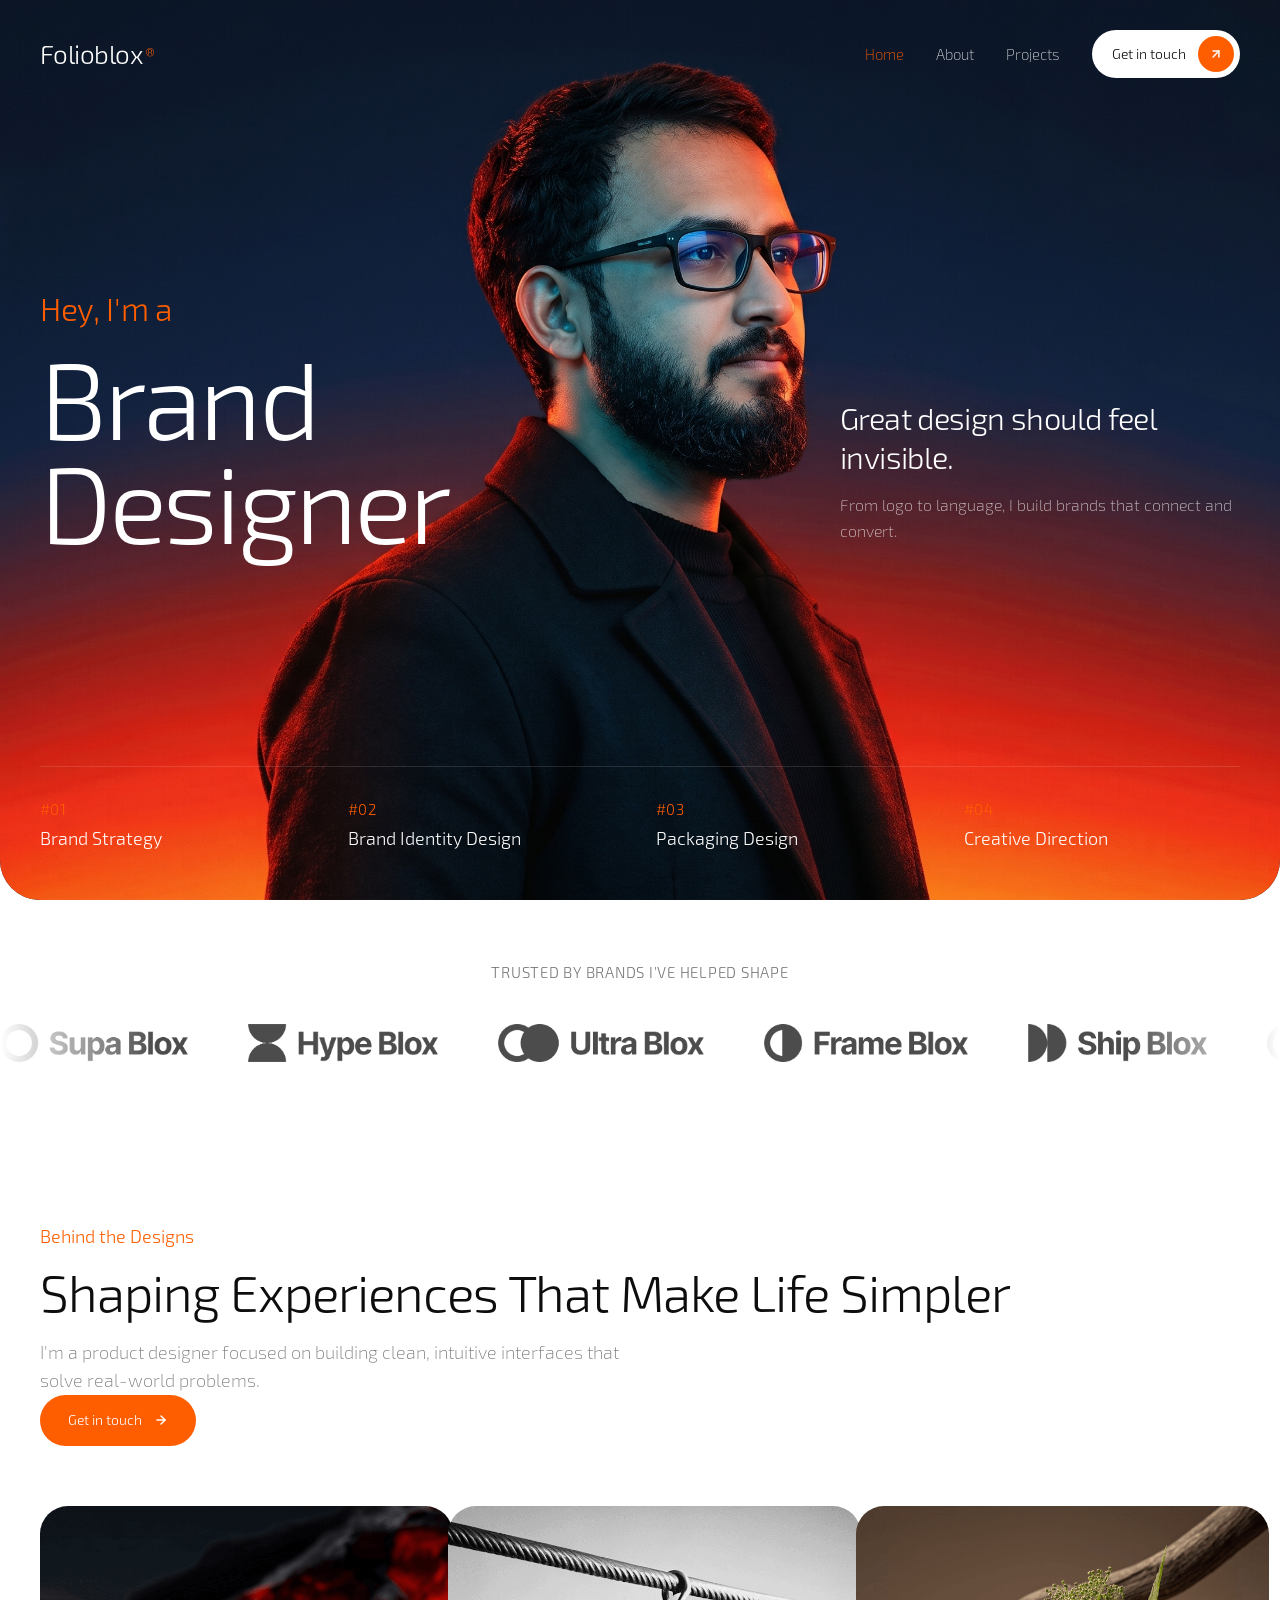
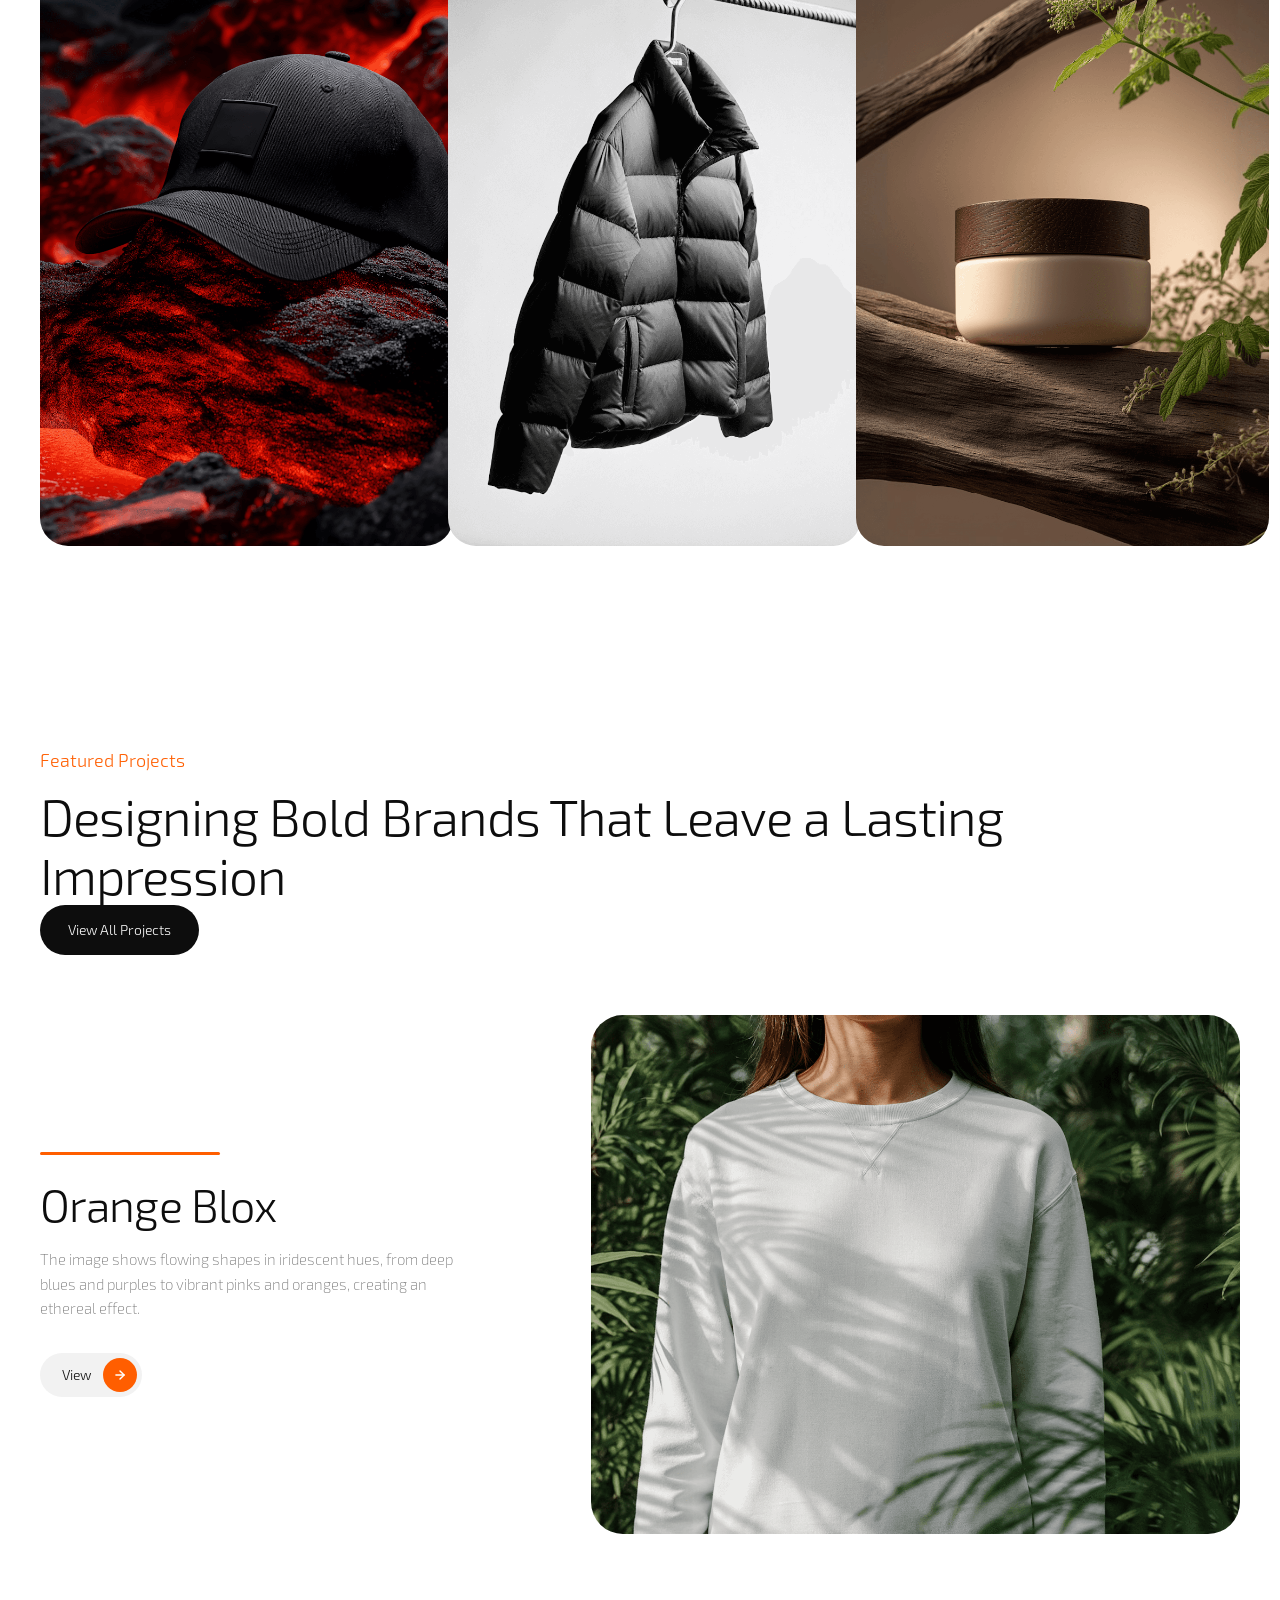
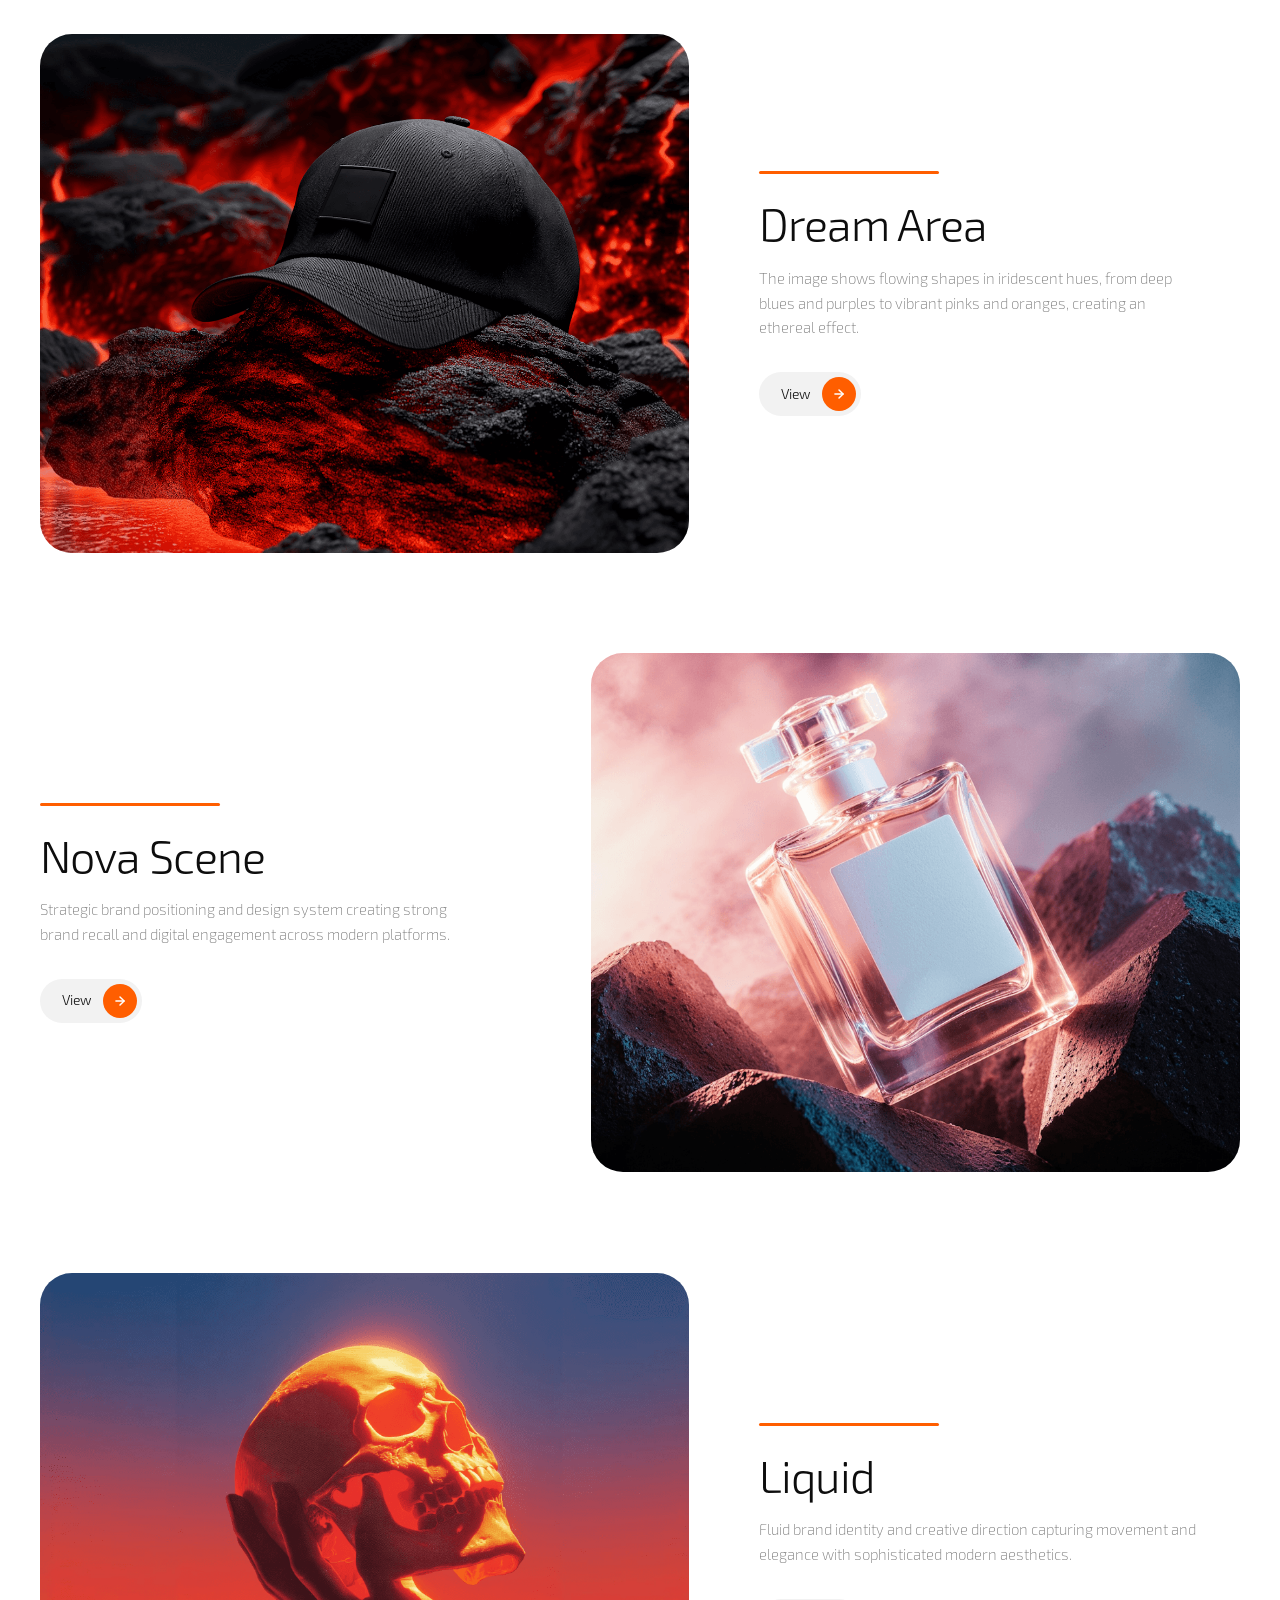
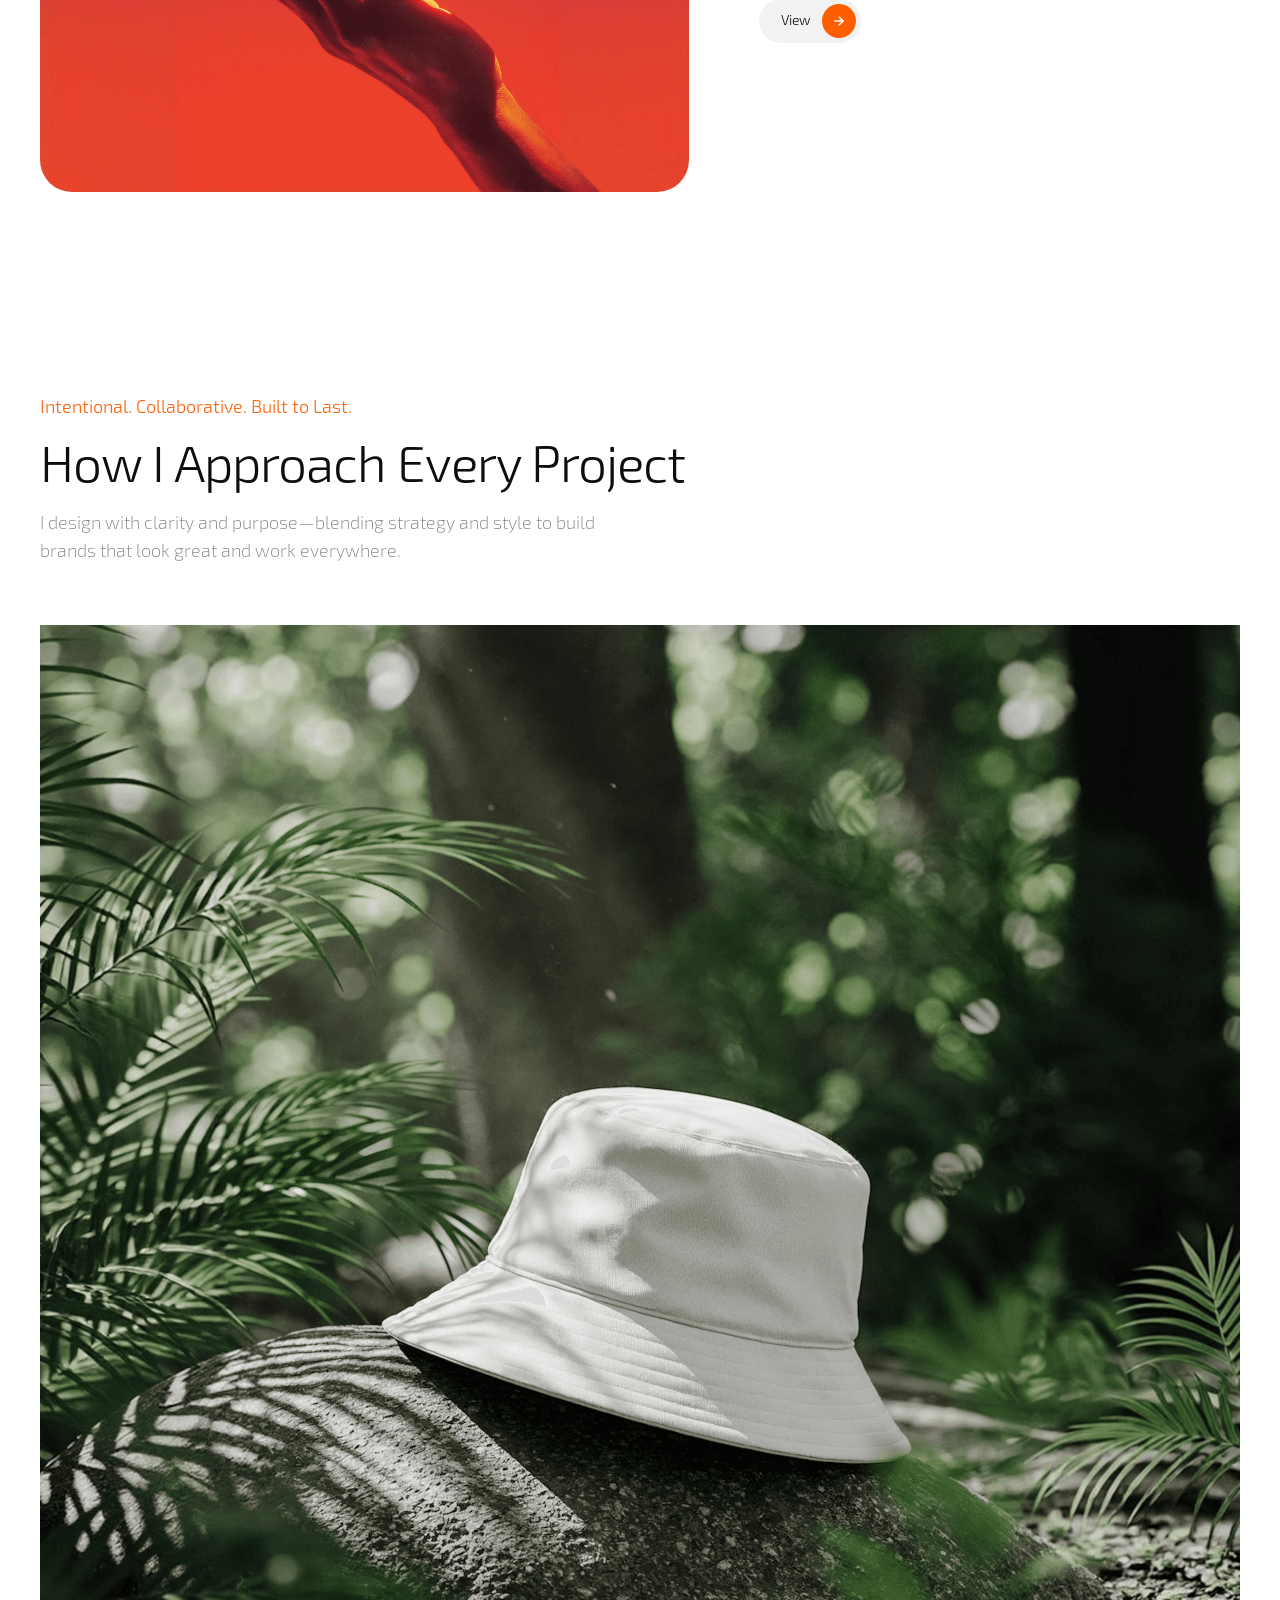
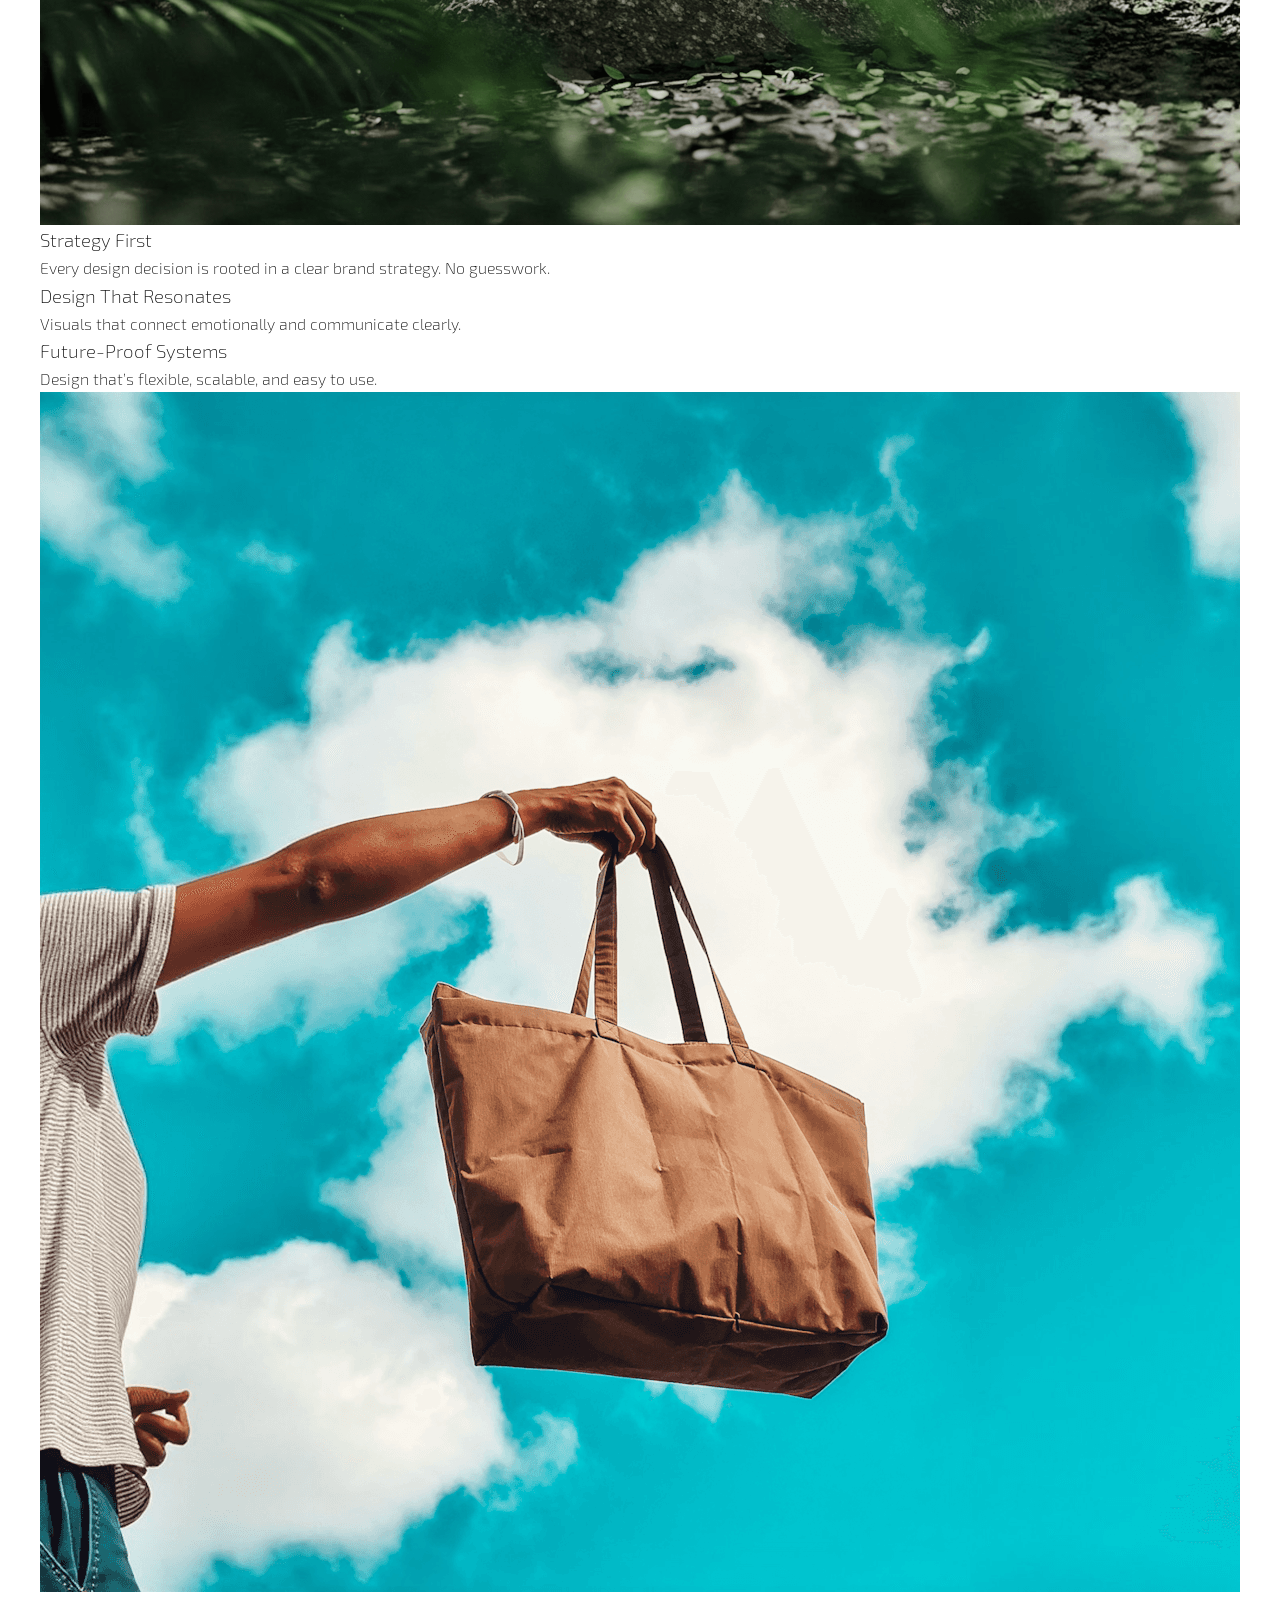
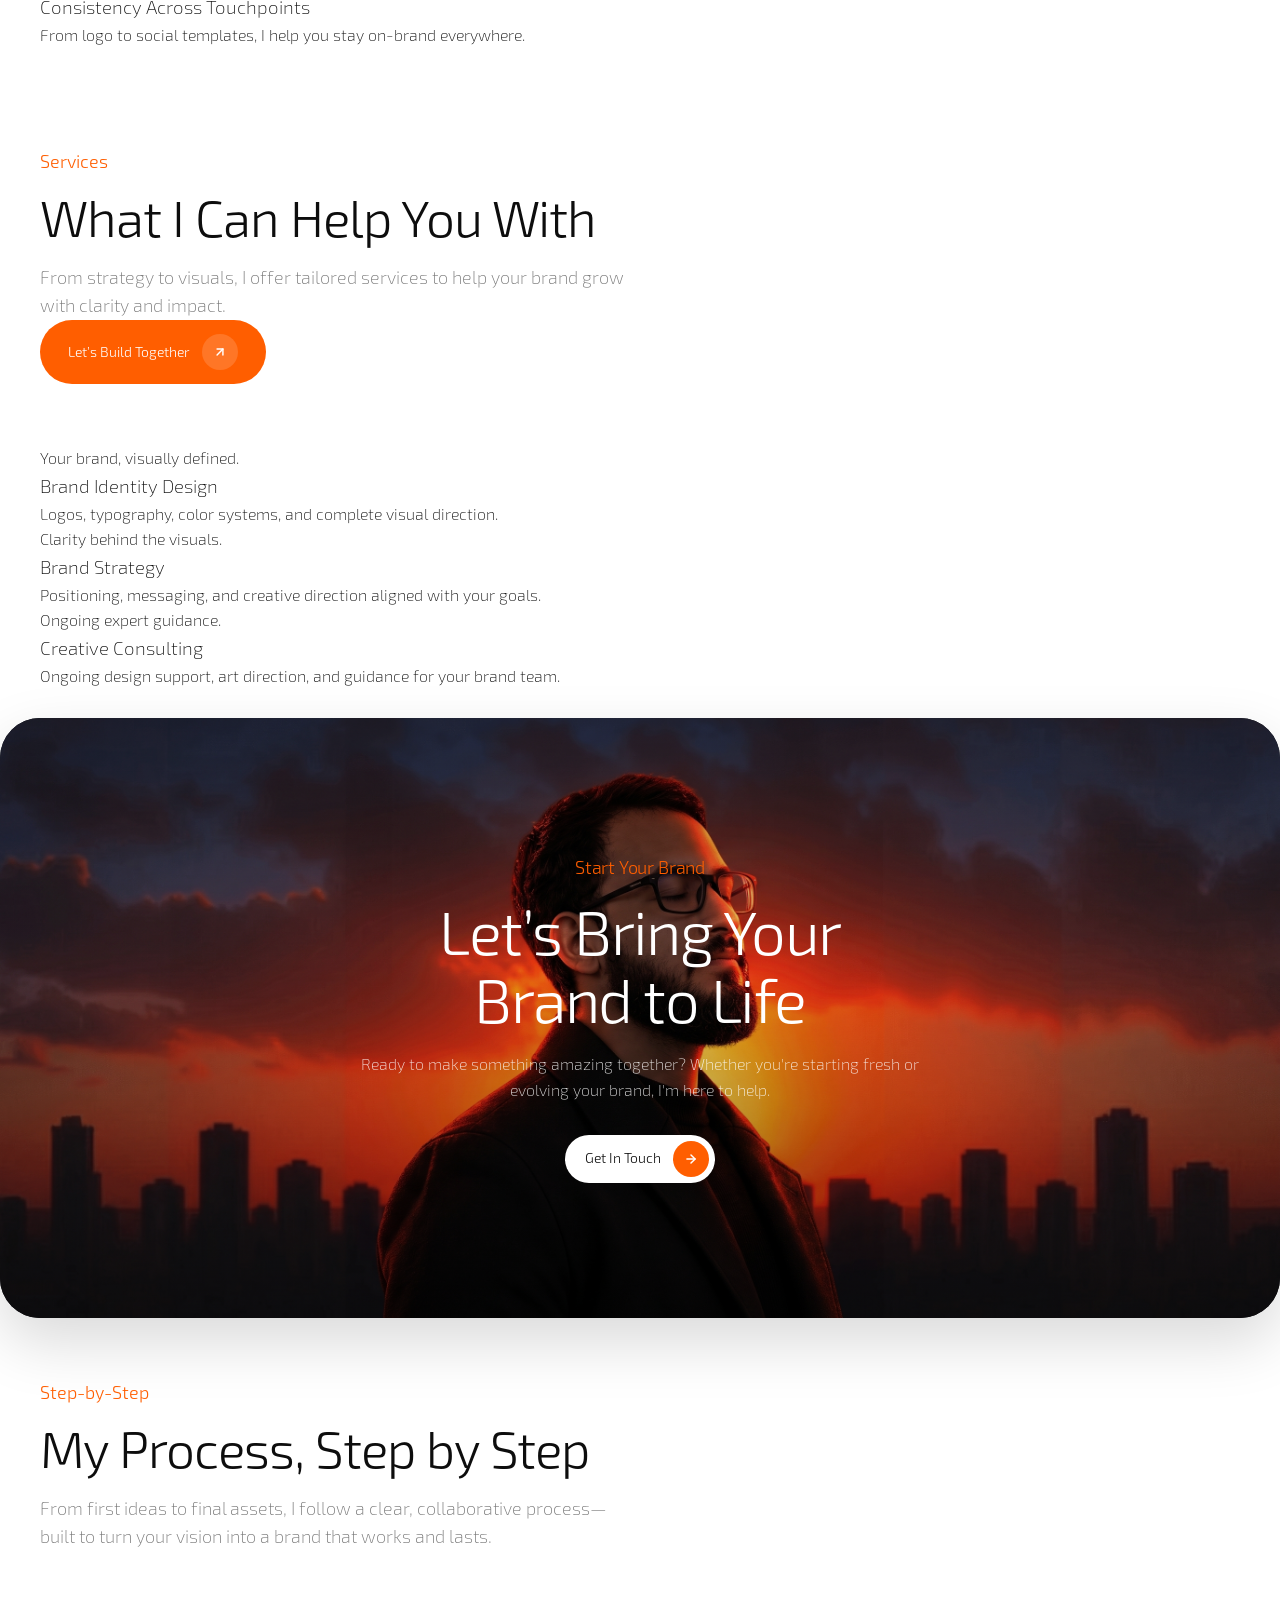
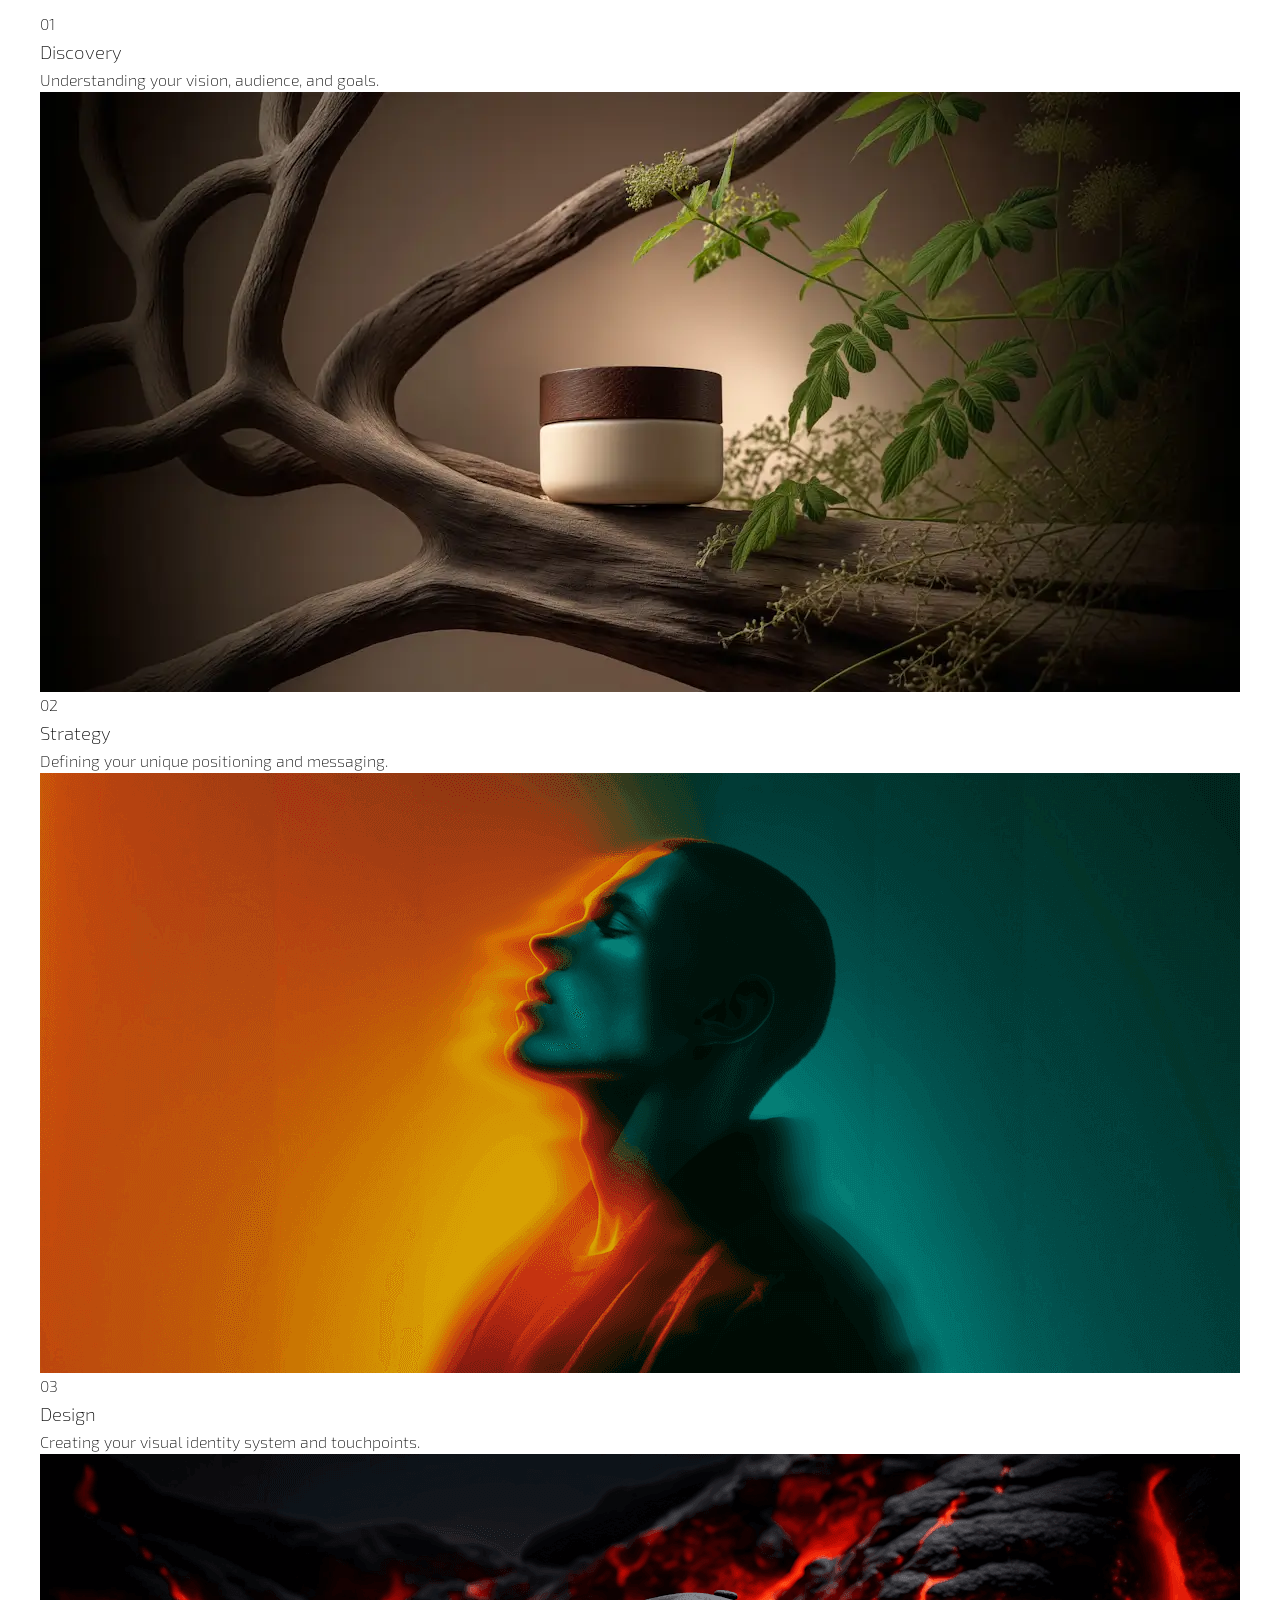
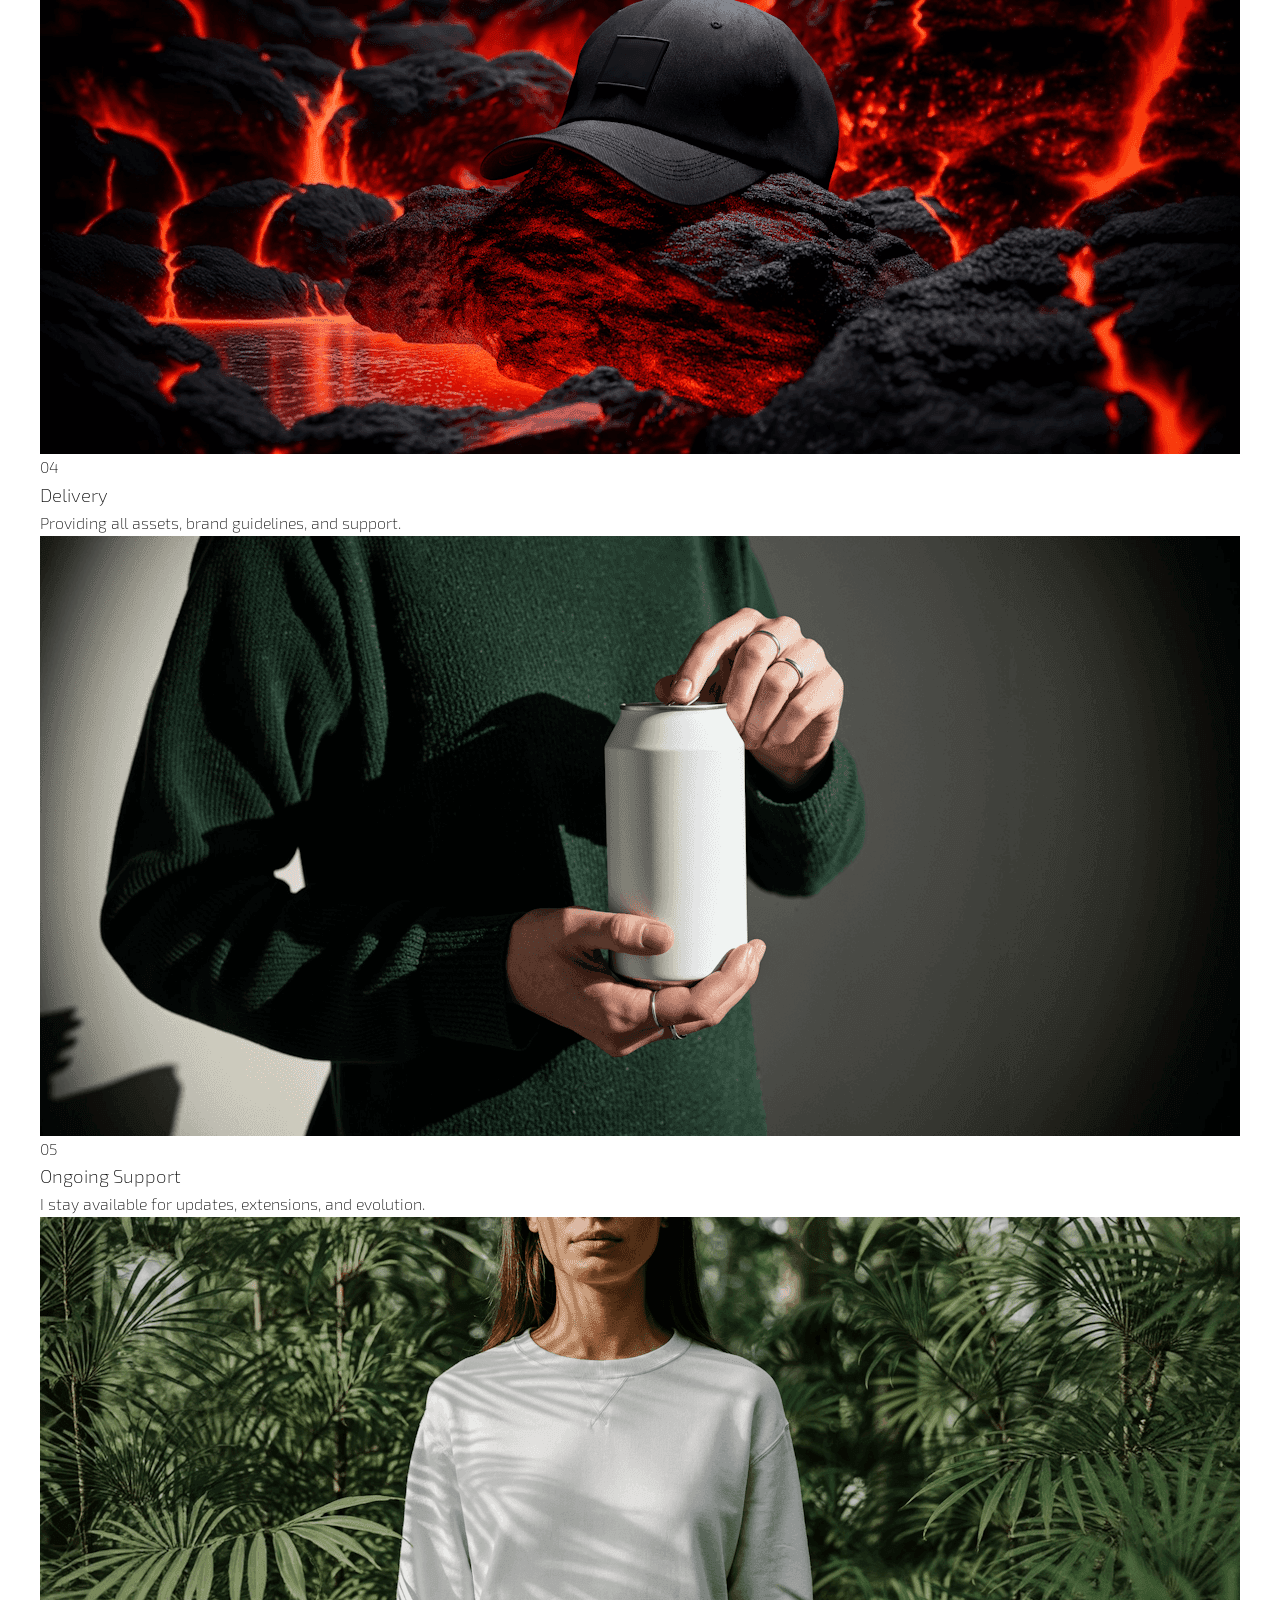
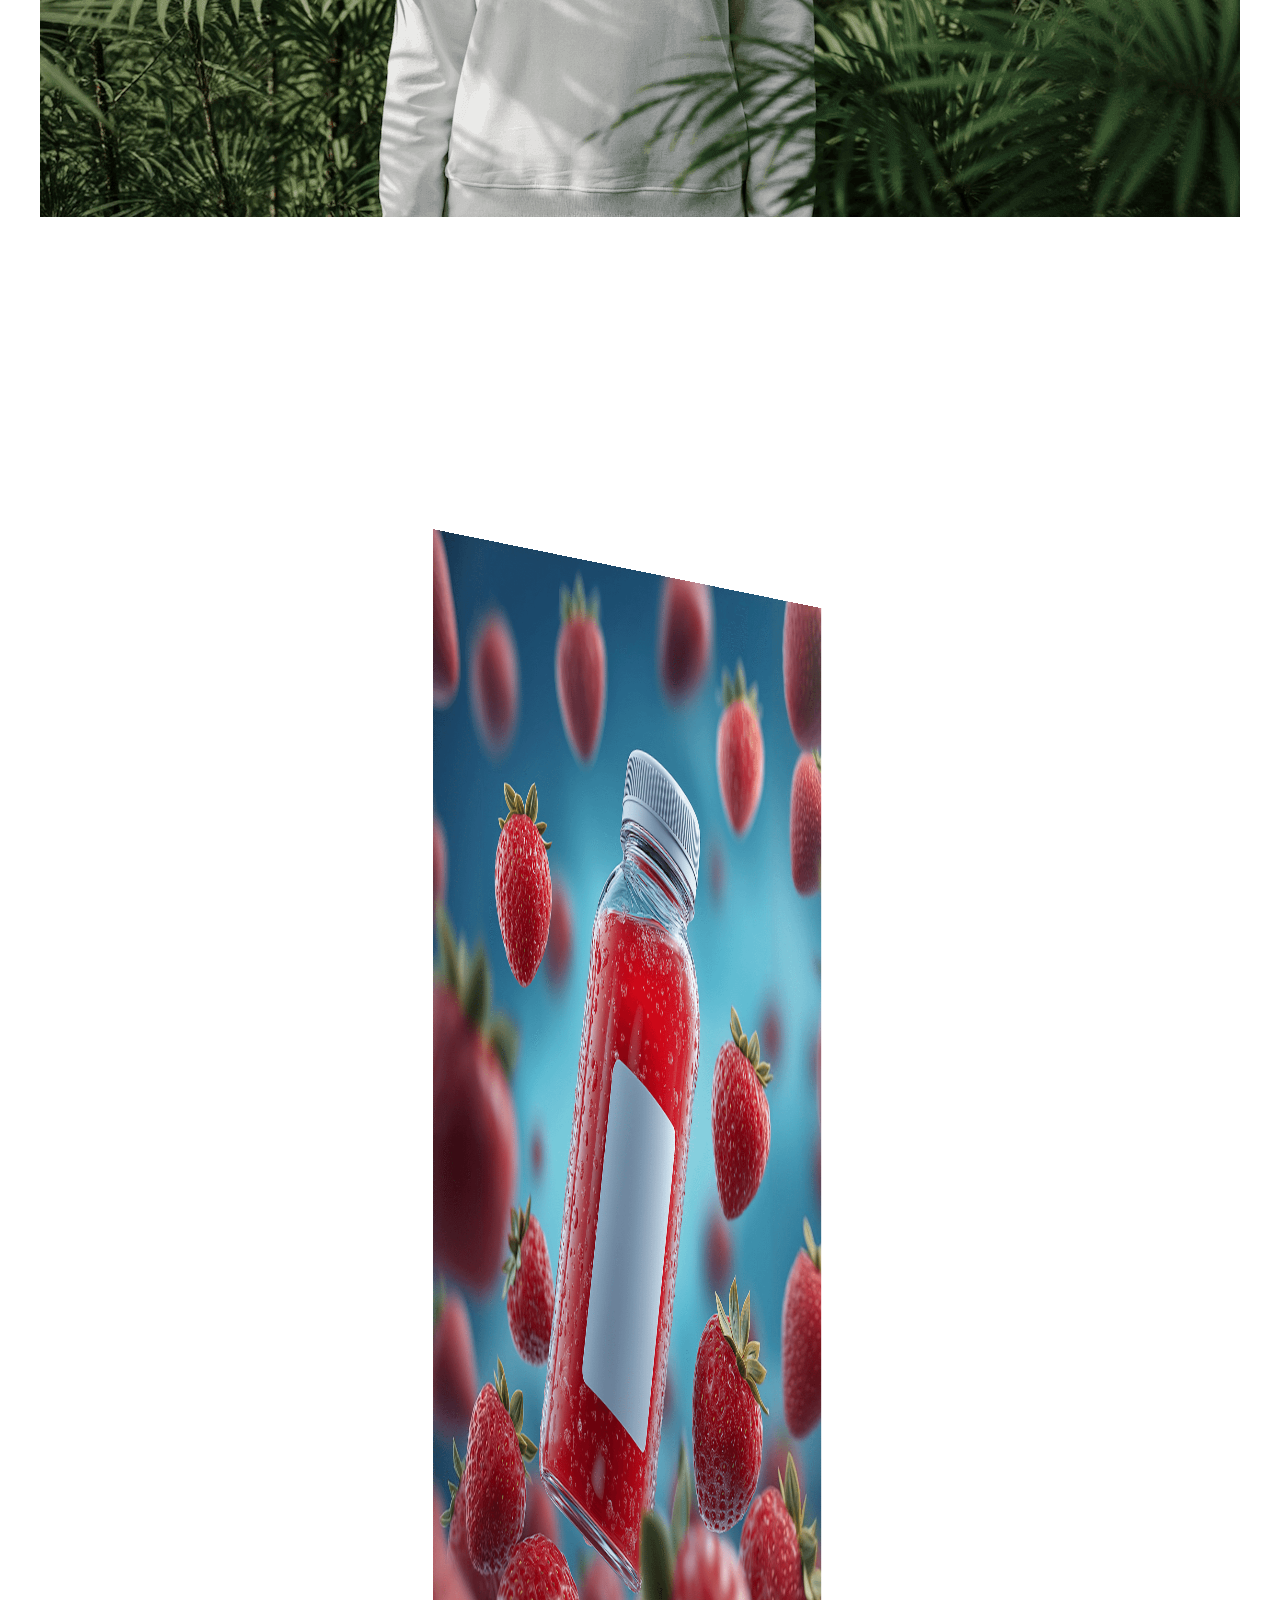
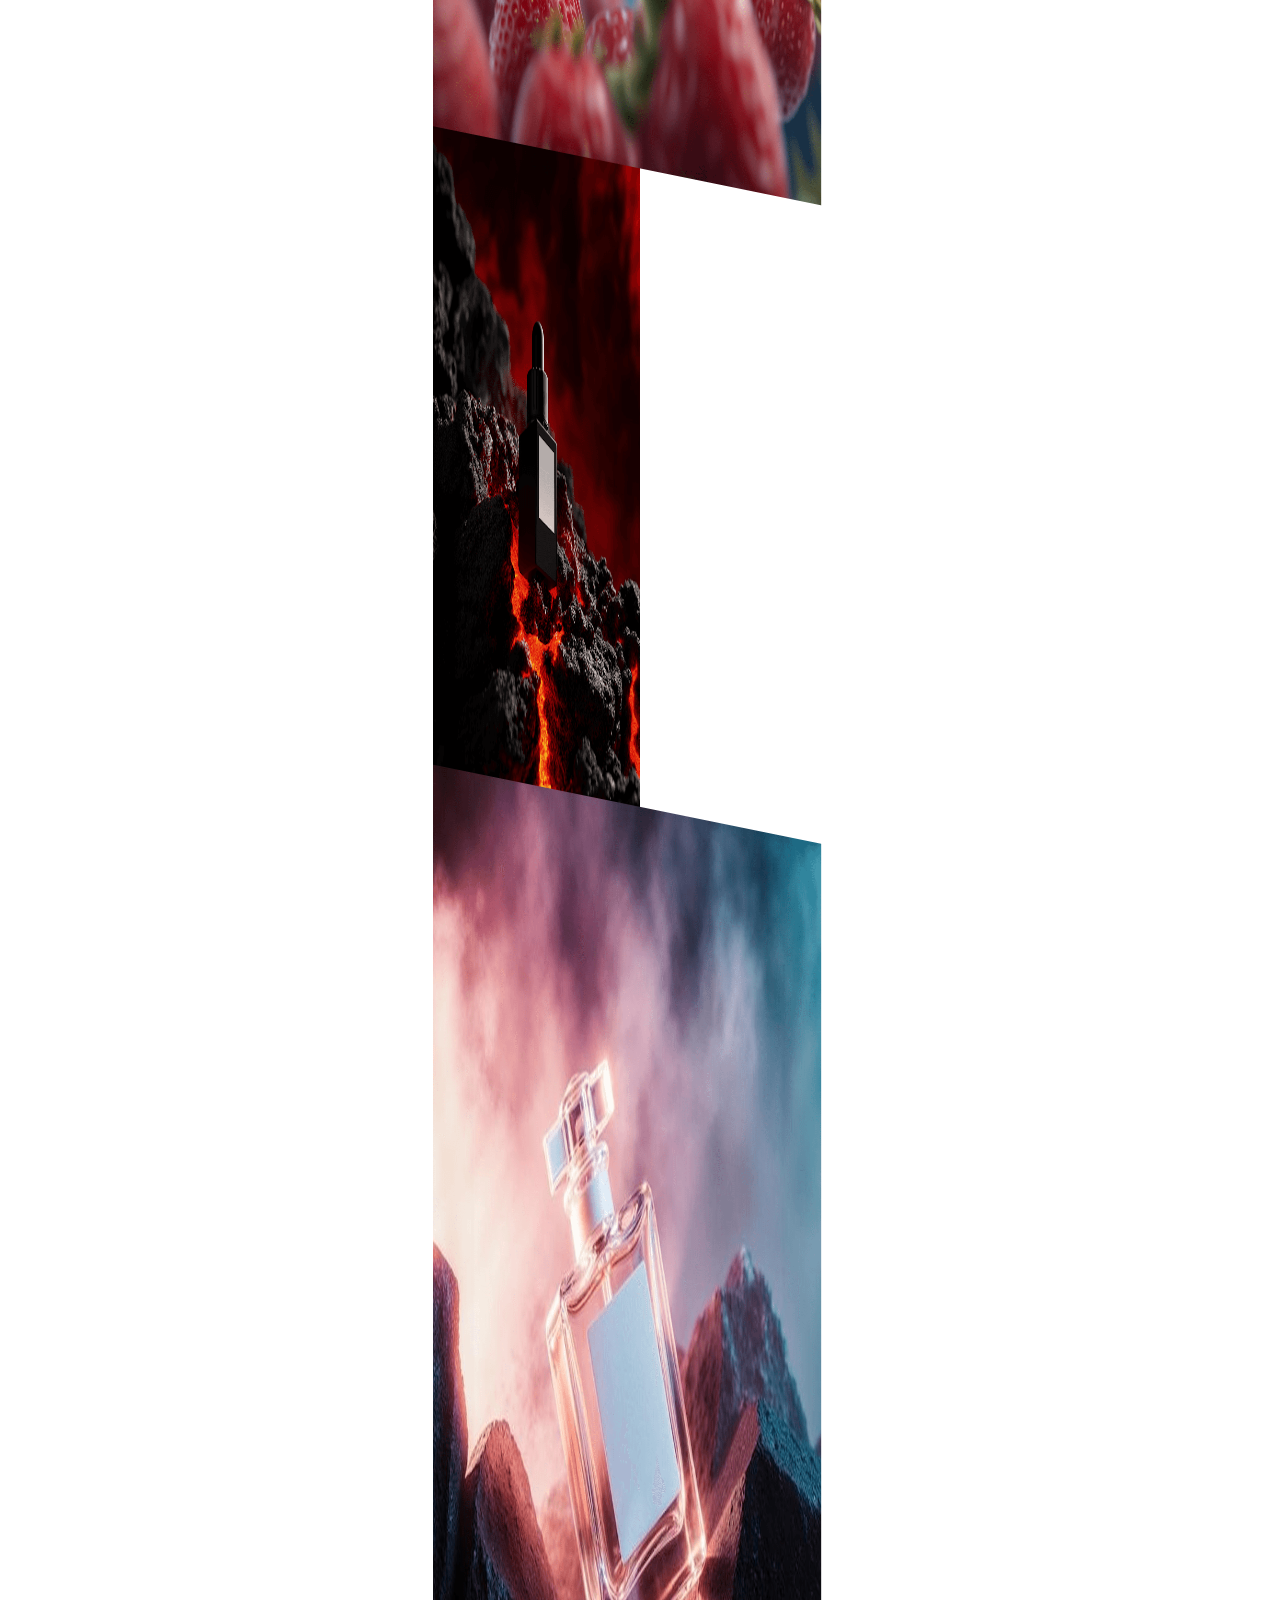
==== commit 1612d3d7: "all projects footer section update" ====
--- a/index.html
+++ b/index.html
@@ -861,7 +861,7 @@
     </div>
 
     <div class="footer-bottom">
-      <p>© 2025 Copyright Folioblox. All rights reserved.</p>
+      <p>© 2026 Copyright Folioblox. All rights reserved.</p>
       <p>Made with ❤️ by <a href="https://merxodevsolutions.pro.bd" target="_blank" rel="noopener">@merxodevsolutions</a></p>
     </div>
 
